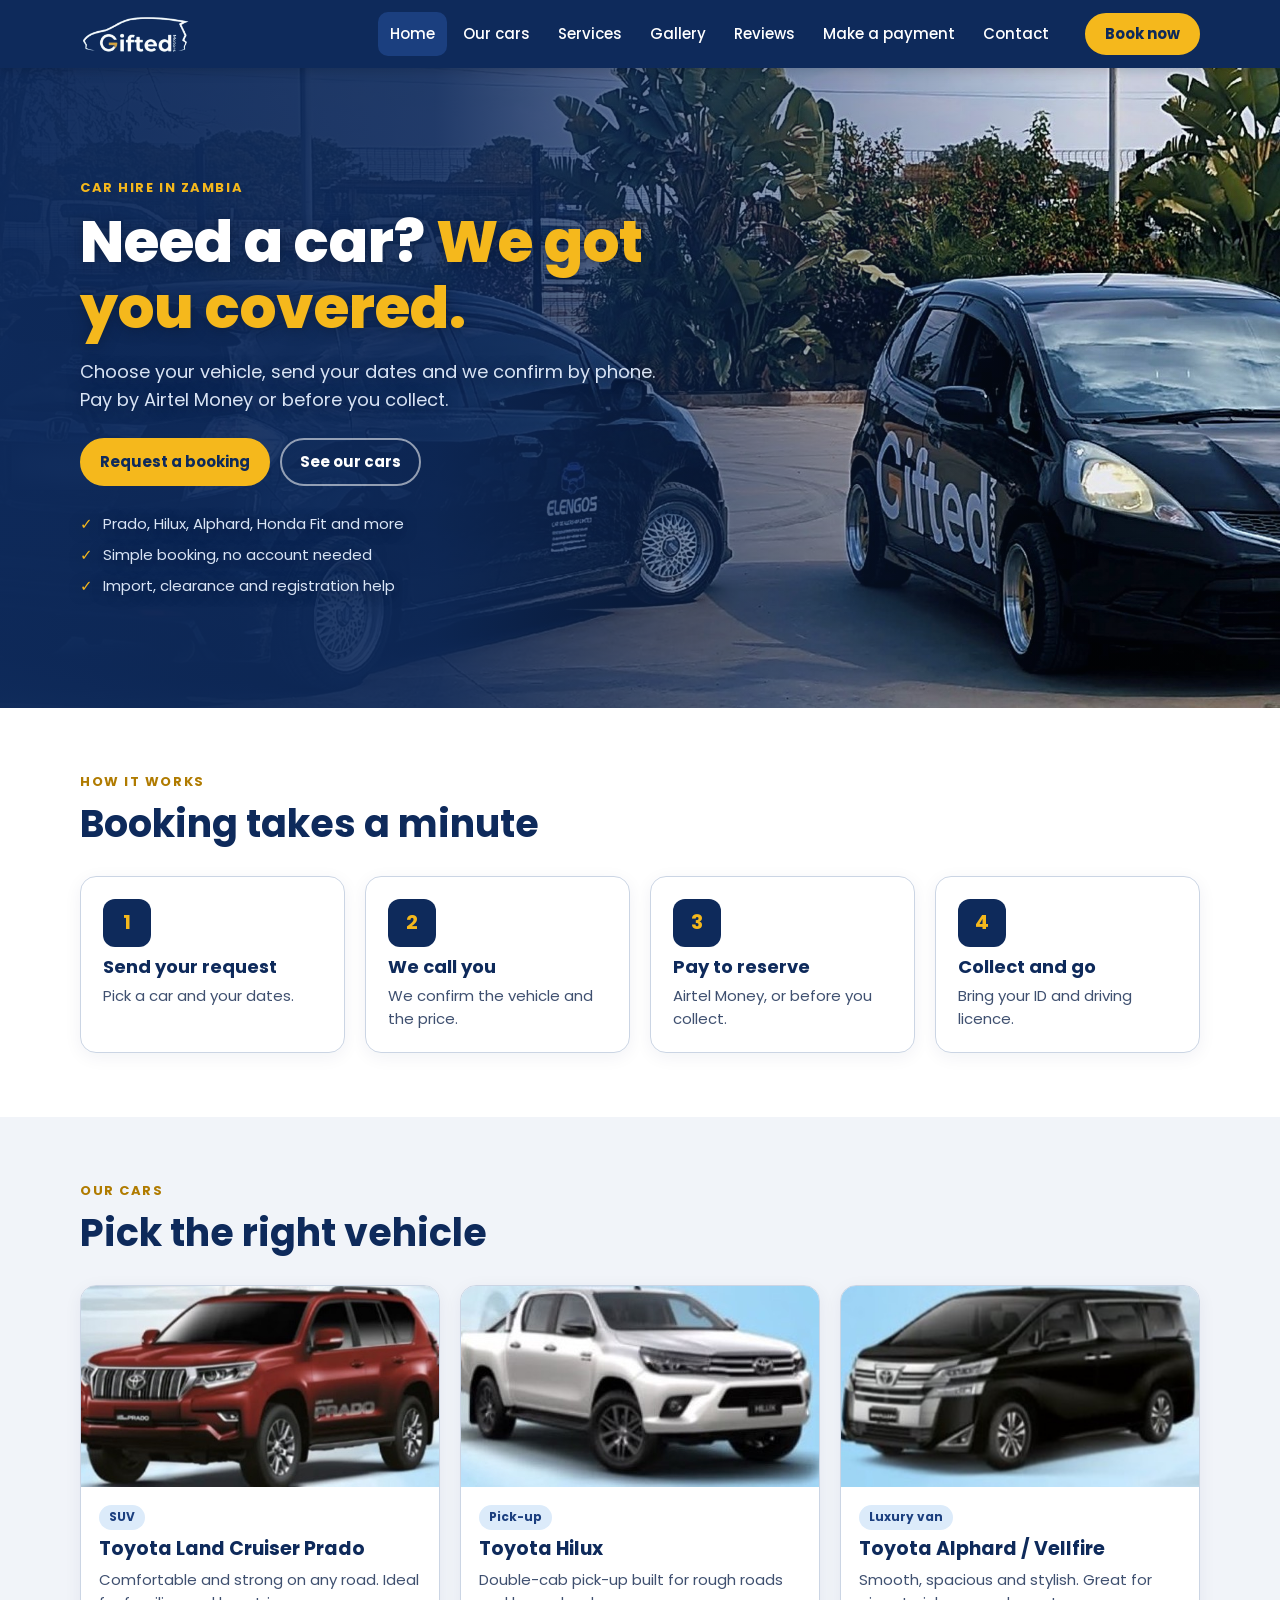
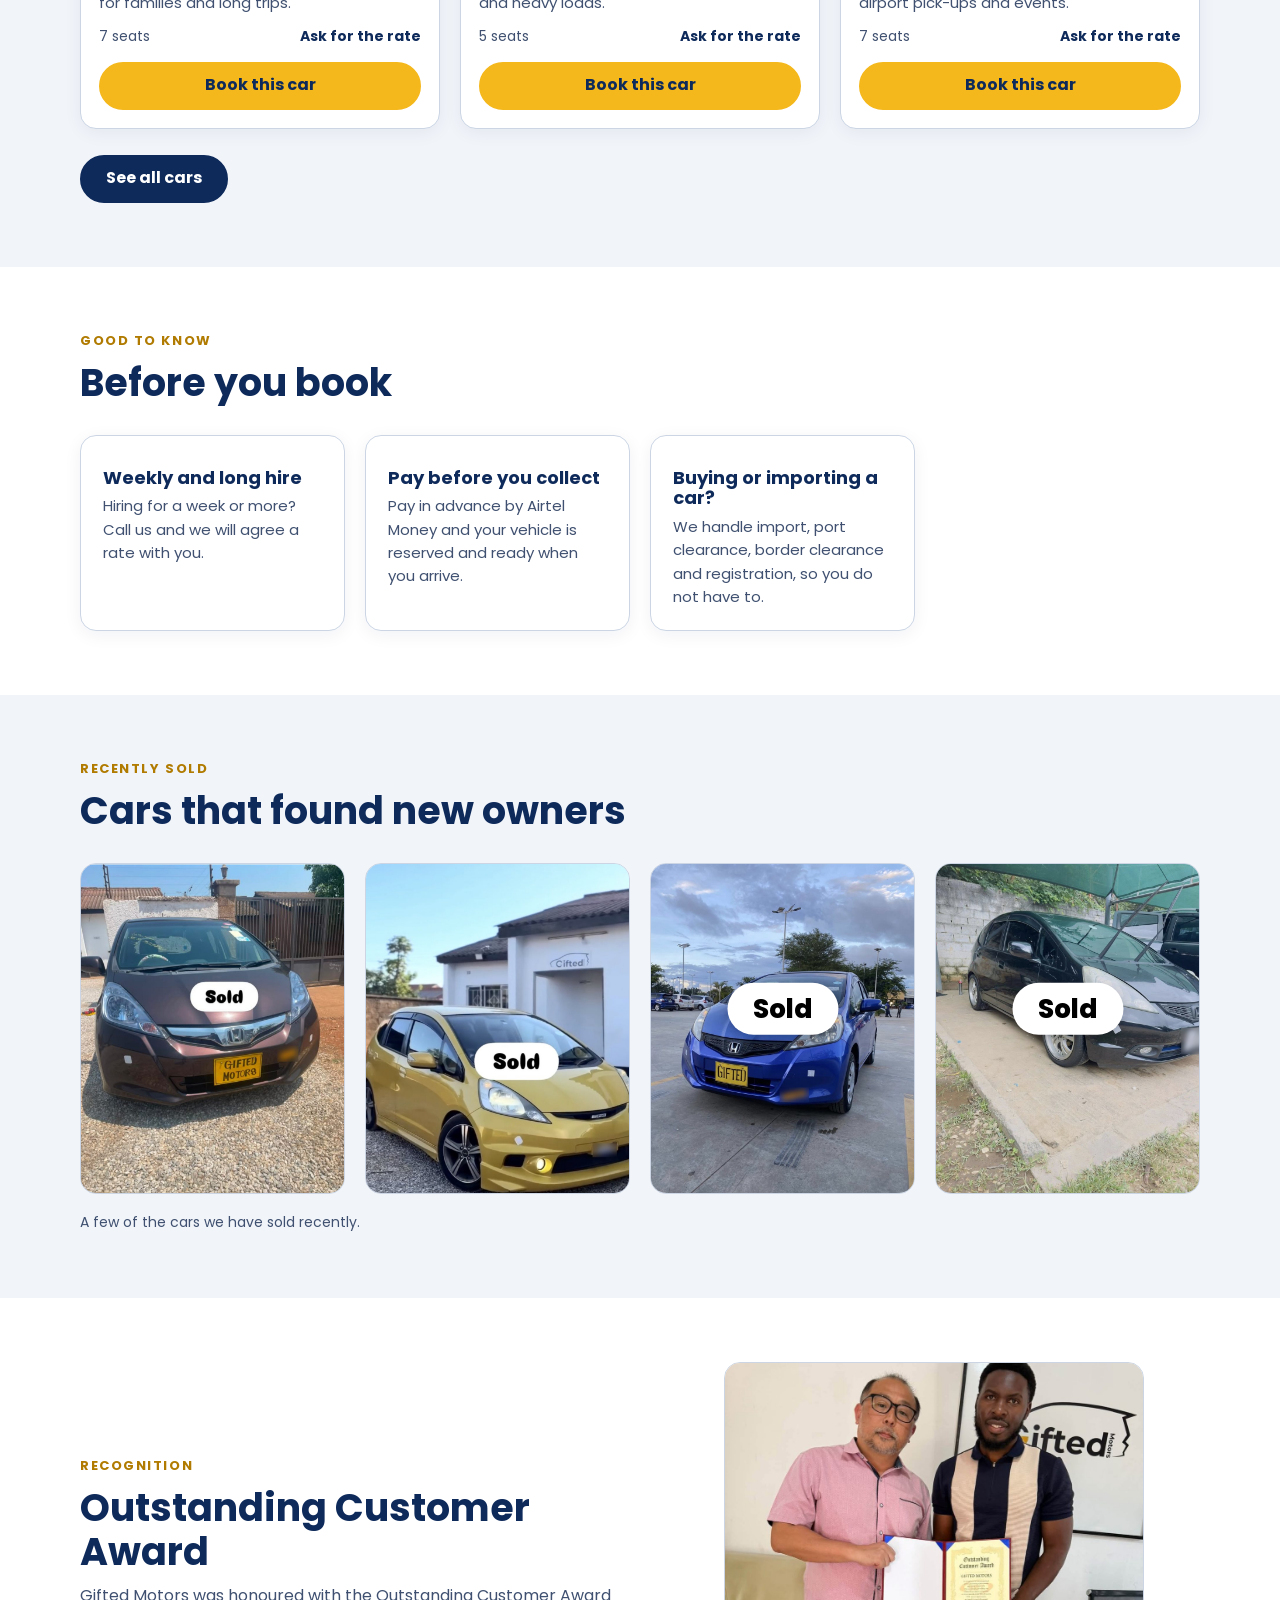
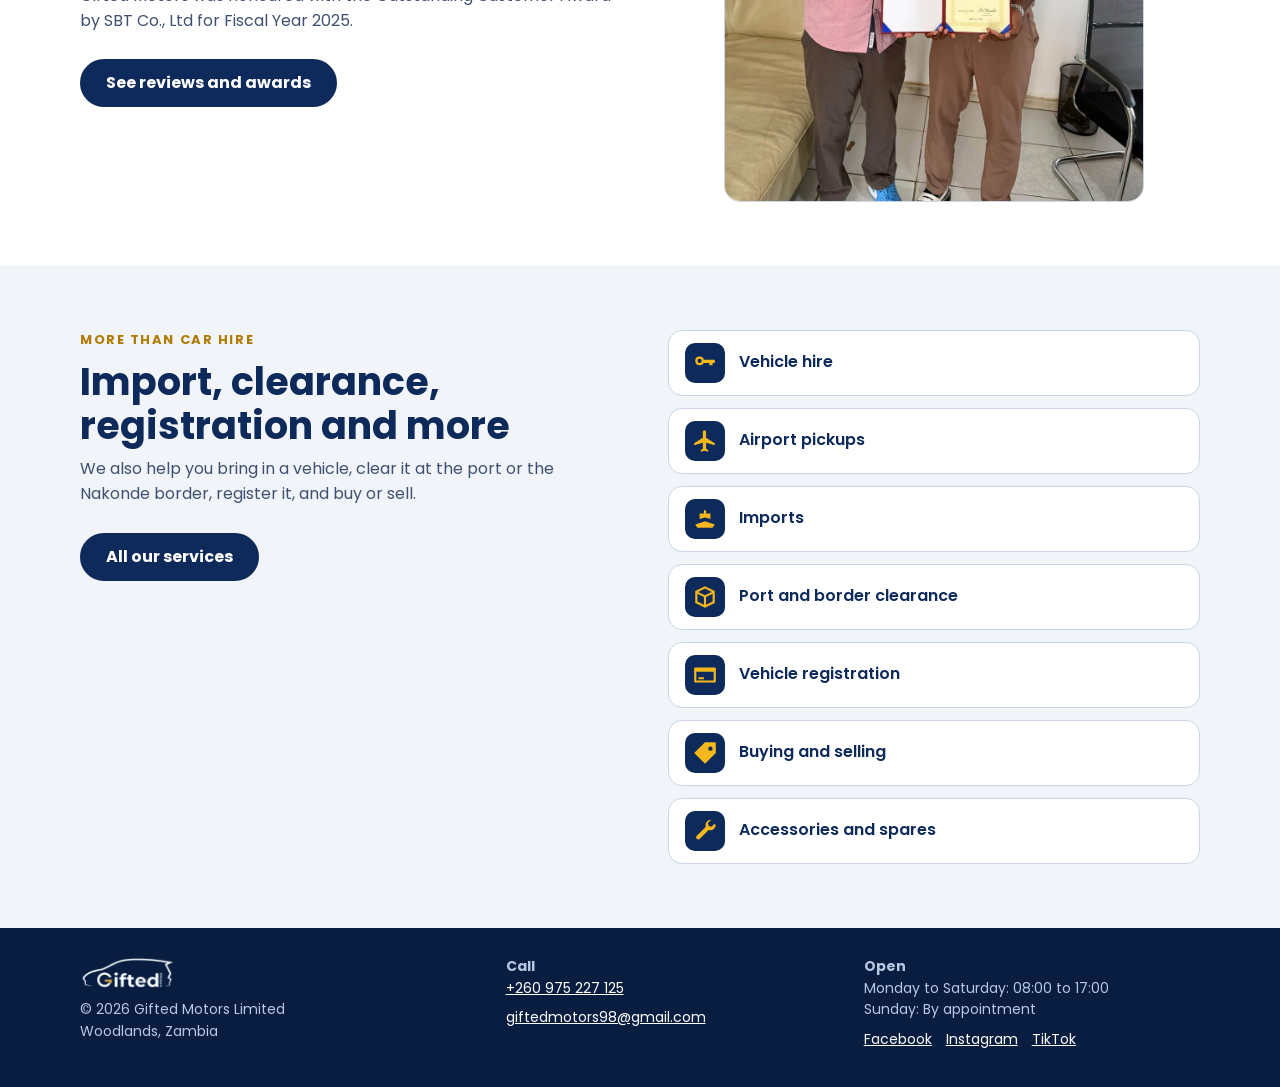
==== index.html @ 02c509f7 "Remove opening splash screen; harden page transition overlay Co-Authored-By: Claude Sonnet 5.5 <nore" ====
<!doctype html>
<html lang="en">
<head>
<meta charset="utf-8">
<meta name="viewport" content="width=device-width, initial-scale=1">
<title>Gifted Motors | Car hire, import and vehicle services in Zambia</title>
<meta name="description" content="Hire a car in Zambia with Gifted Motors. Request a booking online and pay by Airtel Money. We also handle import, port and border clearance and registration.">
<meta name="theme-color" content="#0E2A5B">
<link rel="icon" href="logo.png">
<link rel="preconnect" href="https://fonts.googleapis.com">
<link rel="preconnect" href="https://fonts.gstatic.com" crossorigin>
<link href="https://fonts.googleapis.com/css2?family=Poppins:wght@400;500;600;700;800&display=swap" rel="stylesheet">
<link rel="stylesheet" href="styles.css?v=202611071311">
</head>
<body>
<div id="site-header"></div>
<main data-page="home">
<section class="hero">
  <img class="hero-bg" src="img/hero.jpg" alt="Two black Honda Fits, one with Gifted Motors branding" width="1920" height="1280" fetchpriority="high">
  <div class="wrap hero-in"><div class="hero-copy">
    <p class="eyebrow">Car hire in Zambia</p>
    <h1>Need a car? <em>We got you covered.</em></h1>
    <p class="lead">Choose your vehicle, send your dates and we confirm by phone. Pay by Airtel Money or before you collect.</p>
    <div class="cta"><a class="btn" href="book.html">Request a booking</a><a class="btn ghost" href="cars.html">See our cars</a></div>
    <ul class="ticks"><li>Prado, Hilux, Alphard, Honda Fit and more</li><li>Simple booking, no account needed</li><li>Import, clearance and registration help</li></ul>
  </div></div>
</section>
<section class="sec"><div class="wrap">
  <p class="eyebrow dark">How it works</p><h2>Booking takes a minute</h2>
  <div class="grid four">
    <div class="card tile"><div class="ic">1</div><h3>Send your request</h3><p>Pick a car and your dates.</p></div>
    <div class="card tile"><div class="ic">2</div><h3>We call you</h3><p>We confirm the vehicle and the price.</p></div>
    <div class="card tile"><div class="ic">3</div><h3>Pay to reserve</h3><p>Airtel Money, or before you collect.</p></div>
    <div class="card tile"><div class="ic">4</div><h3>Collect and go</h3><p>Bring your ID and driving licence.</p></div>
  </div>
</div></section>
<section class="sec alt"><div class="wrap">
  <p class="eyebrow dark">Our cars</p><h2>Pick the right vehicle</h2>
  <div class="grid cars" id="fleet" data-limit="3"></div>
  <p class="more"><a class="btn dark" href="cars.html">See all cars</a></p>
</div></section>
<section id="deals" class="sec"><div class="wrap">
  <p class="eyebrow dark">Good to know</p><h2>Before you book</h2>
  <div class="grid three" id="deals-list"></div>
</div></section>
<section class="sec alt"><div class="wrap">
  <p class="eyebrow dark">Recently sold</p><h2>Cars that found new owners</h2>
  <div class="grid sold" id="sold"></div>
  <p class="note">A few of the cars we have sold recently.</p>
</div></section>
<section class="sec"><div class="wrap two reco">
  <div><p class="eyebrow dark">Recognition</p><h2>Outstanding Customer Award</h2>
  <p class="sub">Gifted Motors was honoured with the Outstanding Customer Award by SBT Co., Ltd for Fiscal Year 2025.</p>
  <p class="more"><a class="btn dark" href="reviews.html">See reviews and awards</a></p></div>
  <img class="reco-img" src="img/award-handover.jpg" alt="The owner of Gifted Motors receiving the Outstanding Customer Award" loading="lazy">
</div></section>
<section class="sec alt"><div class="wrap two">
  <div><p class="eyebrow dark">More than car hire</p><h2>Import, clearance, registration and more</h2>
  <p class="sub">We also help you bring in a vehicle, clear it at the port or the Nakonde border, register it, and buy or sell.</p>
  <p class="more"><a class="btn dark" href="services.html">All our services</a></p></div>
  <ul class="bullets" id="svc-short"></ul>
</div></section>
</main>
<div id="site-footer"></div>
<script src="site-data.js?v=202611071311"></script>
<script src="site.js?v=202611071311"></script>
</body>
</html>
---- styles.css ----
:root{--navy:#0E2A5B;--navy2:#1B3F7F;--yellow:#F5B81C;--ground:#F1F4F9;--line:#CBD5E4;--muted:#3F5070;--sky:#DCEBFA;--ok:#14532D;--okbg:#E6F4EA;--err:#8A1C1C;--errbg:#FDECEC;--r:16px}
*{box-sizing:border-box}
html{scroll-behavior:smooth;scroll-padding-top:76px}
body{margin:0;font-family:'Poppins',system-ui,sans-serif;color:var(--navy);background:#fff;font-size:16px;line-height:1.55;-webkit-text-size-adjust:100%}
img{max-width:100%;display:block}
a{color:inherit}
h1,h2,h3{line-height:1.15;margin:0}
.wrap{max-width:1160px;margin:0 auto;padding:0 20px}
.btn{display:inline-flex;align-items:center;justify-content:center;min-height:48px;padding:0 24px;border-radius:999px;background:var(--yellow);color:var(--navy);font-weight:700;text-decoration:none;border:2px solid var(--yellow);font-size:16px;cursor:pointer;transition:transform .15s,box-shadow .15s}
.btn:hover{transform:translateY(-1px);box-shadow:0 8px 20px rgba(245,184,28,.35)}
.btn.small{min-height:42px;padding:0 18px;font-size:15px}
.btn.ghost{background:transparent;color:#fff;border-color:rgba(255,255,255,.55)}
.btn.full,.btn.wide{width:100%}
.btn:disabled{opacity:.6;cursor:wait}
a:focus-visible,button:focus-visible,input:focus-visible,select:focus-visible,textarea:focus-visible{outline:3px solid var(--yellow);outline-offset:2px}

/* nav */
.nav{position:sticky;top:0;z-index:20;background:var(--navy);box-shadow:0 2px 12px rgba(0,0,0,.18)}
.nav-in{display:flex;align-items:center;gap:16px;min-height:68px}
.brand img{width:112px;height:auto}
.links{display:none;margin-left:auto;gap:4px}
.links a{color:#fff;text-decoration:none;font-weight:500;font-size:15px;padding:10px 12px;border-radius:10px}
.links a:hover{background:var(--navy2)}
.nav .btn{margin-left:auto}
.burger{background:none;border:0;width:44px;height:44px;display:grid;place-content:center;gap:5px;cursor:pointer}
.burger span{display:block;width:24px;height:2.5px;background:#fff;border-radius:2px}
.links.open{display:flex;flex-direction:column;position:absolute;left:0;right:0;top:100%;background:var(--navy);padding:8px 20px 18px;border-top:1px solid var(--navy2)}
.links.open a{padding:14px 8px;font-size:17px}
@media(min-width:900px){.links{display:flex}.nav .btn{margin-left:8px}.burger{display:none}}

/* hero */
.hero{background:radial-gradient(1200px 500px at 80% 0,#1B3F7F 0,transparent 60%),var(--navy);color:#fff;overflow:hidden}
.hero-in{display:grid;gap:28px;padding-top:44px;padding-bottom:48px;align-items:center}
.hero-copy{padding-bottom:12px}
.eyebrow{margin:0 0 10px;font-size:13px;font-weight:700;letter-spacing:.12em;text-transform:uppercase;color:var(--yellow)}
.eyebrow.dark{color:#B07B00}
h1{font-size:clamp(34px,7vw,58px);font-weight:800}
h1 em{font-style:normal;color:var(--yellow)}
h2{font-size:clamp(26px,4.5vw,38px);font-weight:700}
.lead{font-size:18px;color:#D9E4F5;max-width:34em;margin:16px 0 24px}
.cta{display:flex;flex-wrap:wrap;gap:12px}
.ticks{list-style:none;padding:0;margin:26px 0 0;display:grid;gap:8px;color:#D9E4F5;font-size:15px}
.ticks li::before{content:"✓";color:var(--yellow);font-weight:700;margin-right:10px}
@media(min-width:900px){.hero-in{grid-template-columns:1.05fr 1fr;padding-top:64px;gap:40px}.hero-copy{padding-bottom:64px}}
/* sections */
.sec{padding:64px 0}
.sec.alt{background:var(--ground)}
.sub{color:var(--muted);max-width:40em;margin:10px 0 0}
.sub.light{color:#D9E4F5}
.note{color:var(--muted);font-size:14px;margin:18px 0 0}
.grid{display:grid;gap:20px;margin-top:30px}
.grid.cars{grid-template-columns:repeat(auto-fill,minmax(280px,1fr))}
.grid.three{grid-template-columns:repeat(auto-fill,minmax(260px,1fr))}
.grid.four{grid-template-columns:repeat(auto-fill,minmax(230px,1fr))}
.card{background:#fff;border:1px solid var(--line);border-radius:var(--r);box-shadow:0 4px 18px rgba(14,42,91,.06)}
.car{overflow:hidden;display:flex;flex-direction:column}
.ph{aspect-ratio:16/9;background:var(--sky);overflow:hidden}
.ph img{width:100%;height:100%;object-fit:cover}
.ph.none{display:grid;place-content:center;color:var(--muted);font-weight:500;background:repeating-linear-gradient(45deg,#E8EEF7,#E8EEF7 12px,#F1F4F9 12px,#F1F4F9 24px)}
.car-b{padding:18px;display:flex;flex-direction:column;gap:8px;flex:1}
.car-b h3{font-size:19px}
.car-b p{margin:0;color:var(--muted);font-size:15px;flex:1}
.chip{align-self:flex-start;background:var(--sky);color:var(--navy2);font-size:12px;font-weight:700;padding:3px 10px;border-radius:999px}
.meta{display:flex;justify-content:space-between;align-items:center;font-size:14px;color:var(--muted);margin:4px 0 6px;gap:8px}
.meta b{color:var(--navy)}
.tile{padding:22px}
.tile h3{font-size:18px;margin:10px 0 6px}
.tile p{margin:0;color:var(--muted);font-size:15px}
.ic{width:48px;height:48px;border-radius:12px;background:var(--navy);color:var(--yellow);display:grid;place-content:center}
.tile.soon{border-style:dashed;background:#FBFCFE}
.badge{display:inline-block;background:var(--yellow);color:var(--navy);font-size:12px;font-weight:700;padding:3px 10px;border-radius:999px}

/* booking */
.two{display:grid;gap:32px}
@media(min-width:900px){.two{grid-template-columns:1fr 1fr;align-items:start;gap:56px}}
.steps{list-style:none;padding:0;margin:24px 0;display:grid;gap:12px}
.steps li{background:var(--ground);border-radius:12px;padding:12px 16px;color:var(--muted);font-size:15px}
.steps b{color:var(--navy)}
.pay{border-left:4px solid var(--yellow);padding:4px 0 4px 16px}
.pay h3{font-size:17px;margin-bottom:4px}.pay p{margin:0;color:var(--muted);font-size:15px}
.form{padding:24px;display:grid;gap:16px}
.field{display:grid;gap:6px;min-width:0}
.field label{font-weight:600;font-size:15px}
.opt{font-weight:400;color:var(--muted)}
.field input,.field select,.field textarea{font-family:inherit;display:block;width:100%;max-width:100%;min-width:0;min-height:50px;padding:12px 14px;font-size:16px;color:var(--navy);background:#fff;border:2px solid #7F92B2;border-radius:12px;-webkit-appearance:none;appearance:none;text-align:left}
.field textarea{font-family:inherit;min-height:90px;resize:vertical}
.field select{background-image:linear-gradient(45deg,transparent 50%,var(--navy) 50%),linear-gradient(135deg,var(--navy) 50%,transparent 50%);background-position:calc(100% - 20px) 22px,calc(100% - 14px) 22px;background-size:6px 6px;background-repeat:no-repeat;padding-right:38px}
.field input:focus,.field select:focus,.field textarea:focus{border-color:var(--navy);outline:3px solid rgba(245,184,28,.6);outline-offset:0}
.row2{display:grid;gap:16px}
@media(min-width:520px){.row2{grid-template-columns:1fr 1fr}}
.hp{position:absolute;left:-9999px;height:0;overflow:hidden}
.fine{font-size:13px;color:var(--muted);margin:0;text-align:center}
.errbox{background:var(--errbg);border:1px solid #E7A3A3;color:var(--err);border-radius:12px;padding:12px 14px;font-weight:500;font-size:15px}
.done{text-align:center;padding:16px 4px;display:grid;gap:10px}
.done p{margin:0;color:var(--muted)}
.tick{width:64px;height:64px;border-radius:50%;background:var(--okbg);color:var(--ok);font-size:34px;font-weight:700;display:grid;place-content:center;margin:0 auto}

/* contact */
.contact{background:var(--navy);color:#fff}
.facts{list-style:none;padding:0;margin:26px 0 0;display:grid;gap:12px}
.facts li{display:flex;gap:14px}.facts span{min-width:132px;font-weight:600}
.social-box{background:var(--navy2);border-radius:var(--r);padding:24px}
.social-box h3{margin-bottom:14px}
.social{display:flex;flex-wrap:wrap;gap:10px}
.pill{display:inline-flex;align-items:center;min-height:44px;padding:0 18px;border-radius:999px;background:#fff;color:var(--navy);font-weight:600;text-decoration:none}
.pill:hover{background:var(--yellow)}
.foot{background:#091D40;color:#B9C8E2;padding:28px 0;font-size:14px}
.foot img{width:96px;margin-bottom:10px}.foot p{margin:0}
.foot a{color:#fff}
@media(prefers-reduced-motion:reduce){html{scroll-behavior:auto}.btn{transition:none}}
.contact .cta{margin-top:22px}

.links a[aria-current=page]{background:var(--navy2)}
.illu{display:block;width:100%;height:auto;filter:drop-shadow(0 18px 32px rgba(0,0,0,.35))}
.pagehead{background:radial-gradient(900px 300px at 85% 0,#1B3F7F 0,transparent 60%),var(--navy);color:#fff;padding:48px 0 44px}
.pagehead h1{font-size:clamp(30px,5.5vw,46px)}
.pagehead .lead{margin:12px 0 0}
.btn.dark{background:var(--navy);border-color:var(--navy);color:#fff}
.btn.dark:hover{box-shadow:0 8px 20px rgba(14,42,91,.3)}
.more{margin:26px 0 0}
.bullets{list-style:none;margin:0;padding:0;display:grid;gap:12px}
.bullets li{display:flex;align-items:center;gap:14px;background:#fff;border:1px solid var(--line);border-radius:14px;padding:12px 16px;font-weight:600}
.ic.sm{width:40px;height:40px;border-radius:10px;flex:none}
.ic{font-weight:700;font-size:20px}
.facts{color:var(--navy)}
.facts li{color:var(--muted)}
.facts span{color:#B07B00}
.facts a{color:var(--navy)}
.social-box{background:var(--ground);border:1px solid var(--line)}
.social-box .sub{color:var(--muted)}
.pill{background:var(--navy);color:#fff}
.pill:hover{background:var(--yellow);color:var(--navy)}
.foot-in{display:grid;gap:22px}
@media(min-width:700px){.foot-in{grid-template-columns:1.2fr 1fr 1fr}}
.foot p{margin:0 0 8px}
.build{padding:28px;display:grid;gap:12px;align-content:start;border-style:dashed;background:#FBFCFE}
.build h2{font-size:26px}.build p{margin:0;color:var(--muted)}
.ticks.dark{color:var(--navy);margin-top:8px}.ticks.dark li::before{color:#B07B00}
.links a{white-space:nowrap}
.build .badge{justify-self:start}

.grid.sold{grid-template-columns:repeat(auto-fill,minmax(220px,1fr))}
.soldcard{margin:0}
.soldph{position:relative;aspect-ratio:4/5;border-radius:var(--r);overflow:hidden;background:var(--sky);border:1px solid var(--line)}
.soldph img{width:100%;height:100%;object-fit:cover}
.soldtag{position:absolute;left:50%;top:44%;transform:translate(-50%,-50%);background:#fff;color:#000;font-weight:800;font-size:26px;padding:6px 26px;border-radius:999px;box-shadow:0 4px 14px rgba(0,0,0,.25)}
.reco{align-items:center}
.reco-img{width:100%;max-width:420px;max-height:440px;object-fit:cover;border-radius:var(--r);justify-self:center;border:1px solid var(--line)}

.rv{margin:0;padding:22px;display:grid;gap:10px;align-content:start}
.rv blockquote{margin:0;color:var(--navy);overflow-wrap:anywhere;white-space:pre-wrap}
.rv figcaption{display:grid;font-size:14px;color:var(--muted)}.rv figcaption b{color:var(--navy)}
.stars{color:#B07B00;letter-spacing:2px;font-size:18px}
.empty{color:var(--muted);padding:12px 0}
.foot-social{display:flex;gap:14px;flex-wrap:wrap;margin-top:6px}
.grid>.empty{grid-column:1/-1}



/* Awards */
.award{margin-top:26px;background:#fff;border:1px solid var(--line);border-radius:20px;overflow:hidden;box-shadow:0 10px 30px rgba(14,42,91,.08)}
.award-head{background:var(--navy);color:#fff;padding:26px 22px 24px}
.award-by{display:block;font-size:12px;letter-spacing:.14em;text-transform:uppercase;color:var(--yellow);font-weight:600}
.award-from{display:block;font-size:26px;font-weight:700;margin:4px 0 14px;line-height:1.15}
.award-head h3{margin:0;font-size:21px;font-weight:600;color:#fff;padding-top:14px;border-top:1px solid rgba(255,255,255,.2)}
.award-head .when{margin:6px 0 0;color:#c9d6ee;font-size:14px}
.award-photos{display:grid;grid-template-columns:1fr 1fr;gap:12px;padding:16px}
.ap{margin:0;border-radius:12px;overflow:hidden;background:#eef1f7}
.ap img{width:100%;height:100%;aspect-ratio:3/4;object-fit:cover;display:block}
.ap.cert{grid-column:1/-1}
.ap.cert img{aspect-ratio:4/3;object-position:center 34%}
.award-text{padding:6px 22px 24px}
.award-text p{margin:0 0 14px;color:var(--muted);font-size:15.5px;line-height:1.65}
.award-text p.sign{color:var(--navy);font-weight:600}
.award-text .fine{text-align:left;font-size:12.5px;margin:6px 0 0}
@media(min-width:900px){
  .award{display:grid;grid-template-columns:1.1fr 1fr;grid-template-areas:'head head' 'photos text'}
  .award-head{grid-area:head;padding:30px 34px}.award-photos{grid-area:photos;padding:24px}.award-text{grid-area:text;padding:30px 34px 30px 10px;align-self:center}
  .award-from{font-size:32px}
}

/* Gallery */
.gcar{position:relative;width:100vw;margin-left:calc(50% - 50vw)}
.gtrack{display:flex;gap:14px;overflow-x:auto;scroll-snap-type:x mandatory;-webkit-overflow-scrolling:touch;scrollbar-width:none;padding:6px calc(50% - min(38vw,170px)) 14px;outline-offset:4px}
.gtrack::-webkit-scrollbar{display:none}
.gslide{position:relative;flex:0 0 min(76vw,340px);aspect-ratio:540/898;scroll-snap-align:center;border-radius:22px;overflow:hidden;background:#0b1e43;box-shadow:0 14px 32px rgba(14,42,91,.22);transform:scale(.92);opacity:.7;transition:transform .25s,opacity .25s;cursor:pointer}
.gslide.on{transform:none;opacity:1}
.gslide video{width:100%;height:100%;object-fit:cover;display:block;pointer-events:none}
.gpause{position:absolute;inset:0;margin:auto;width:64px;height:64px;border-radius:50%;background:rgba(14,42,91,.7);color:#fff;display:none;align-items:center;justify-content:center;font-size:22px;padding-left:4px}
.gslide.paused .gpause{display:flex}
.garrow{position:absolute;top:50%;transform:translateY(-50%);z-index:2;width:46px;height:46px;border-radius:50%;border:0;background:var(--navy);color:#fff;font-size:28px;line-height:1;cursor:pointer;display:none;box-shadow:0 6px 16px rgba(14,42,91,.3)}
.garrow:hover{background:var(--yellow);color:var(--navy)}
.garrow.prev{left:max(8px,calc(50% - 300px))}.garrow.next{right:max(8px,calc(50% - 300px))}
@media(hover:hover) and (min-width:700px){.garrow{display:block}}
.gdots{display:flex;gap:8px;justify-content:center;flex-wrap:wrap;margin-top:4px}
.gdots button{width:10px;height:10px;border-radius:50%;border:0;padding:0;background:#b8c4da;cursor:pointer}
.gdots button.on{background:var(--yellow);width:26px;border-radius:6px}
.ghint{text-align:center;color:var(--muted);font-size:13px;margin:10px 0 0}
@media(hover:hover) and (min-width:700px){.ghint{display:none}}
.phgrid{display:grid;grid-template-columns:repeat(auto-fill,minmax(240px,1fr));gap:16px}
.phgrid figure{margin:0;border-radius:14px;overflow:hidden;background:#fff}
.phgrid img{width:100%;display:block}


/* hero: photo fills the section, text sits on it */
.hero{position:relative;background:var(--navy);min-height:780px;display:flex;align-items:flex-start}
.hero-bg{position:absolute;left:0;right:0;bottom:0;width:100%;height:58%;object-fit:cover;object-position:58% 55%}
.hero .cta .btn{padding-left:18px;padding-right:18px;font-size:15px}.hero .cta{gap:10px;flex-wrap:nowrap}
.hero::before{content:"";position:absolute;inset:0;z-index:1;background:linear-gradient(180deg,rgba(14,42,91,1) 0,rgba(14,42,91,1) 40%,rgba(14,42,91,.55) 52%,rgba(14,42,91,0) 68%)}
.hero .hero-in{position:relative;z-index:2;display:block;padding-top:40px;padding-bottom:36px;width:100%}
.hero-copy{padding-bottom:0}
@media(min-width:900px){
  .hero{min-height:640px;align-items:center}
  .hero .cta{flex-wrap:wrap}
  .hero::before{background:linear-gradient(90deg,rgba(14,42,91,.97) 0,rgba(14,42,91,.9) 34%,rgba(14,42,91,.45) 60%,rgba(14,42,91,.05) 85%)}
  .hero .hero-in{padding-top:70px;padding-bottom:70px}.hero-copy{max-width:600px}
  .hero-bg{top:0;height:100%;object-position:70% 55%}
}
.hero h1,.hero .lead,.hero .ticks{text-shadow:0 2px 14px rgba(8,22,50,.55)}

/* opening splash */
#splash{position:fixed;inset:0;z-index:10000;background:var(--navy);display:flex;align-items:center;justify-content:center;animation:splashout .5s ease 1.9s forwards}
.nosplash #splash{display:none}
.splash-in{display:grid;justify-items:center;gap:16px;animation:splashin .8s ease both}
.splash-in img{width:min(62vw,280px);height:auto}
.splash-bar{height:4px;width:0;border-radius:2px;background:var(--yellow);animation:splashbar 1.2s ease .5s forwards}
.splash-tag{color:#c9d6ee;font-size:13px;letter-spacing:.22em;text-transform:uppercase;opacity:0;animation:splashtag .6s ease 1s forwards}
@keyframes splashin{from{opacity:0;transform:scale(.92)}to{opacity:1;transform:none}}
@keyframes splashbar{to{width:min(52vw,200px)}}
@keyframes splashtag{to{opacity:1}}
@keyframes splashout{to{opacity:0;visibility:hidden}}

/* page transition */
body{animation:pagein .4s ease both}
@keyframes pagein{from{opacity:0}to{opacity:1}}
#go{position:fixed;inset:0;z-index:9999;background:var(--navy);opacity:0;pointer-events:none;transition:opacity .18s ease;overflow:hidden}
html.leaving #go{visibility:visible!important;opacity:1!important;pointer-events:auto!important}
.goroad{position:absolute;left:0;right:0;top:calc(50% + 28px);height:3px;background:repeating-linear-gradient(90deg,rgba(245,184,28,.85) 0 28px,transparent 28px 56px);opacity:.8}
.gocar{position:absolute;top:calc(50% - 74px);left:0;width:190px;transform:translateX(-220px)}
html.leaving .gocar{animation:godrive .78s cubic-bezier(.45,0,.55,1) .05s forwards}
html.leaving .gocar .wh{animation:gospin .4s linear infinite}
@keyframes godrive{to{transform:translateX(calc(100vw + 30px))}}
@keyframes gospin{to{transform:rotate(360deg)}}
@media(prefers-reduced-motion:reduce){#splash{animation-duration:.01s;animation-delay:.3s}body{animation:none}.splash-in,.splash-bar,.splash-tag{animation:none;opacity:1}.splash-bar{width:200px}}
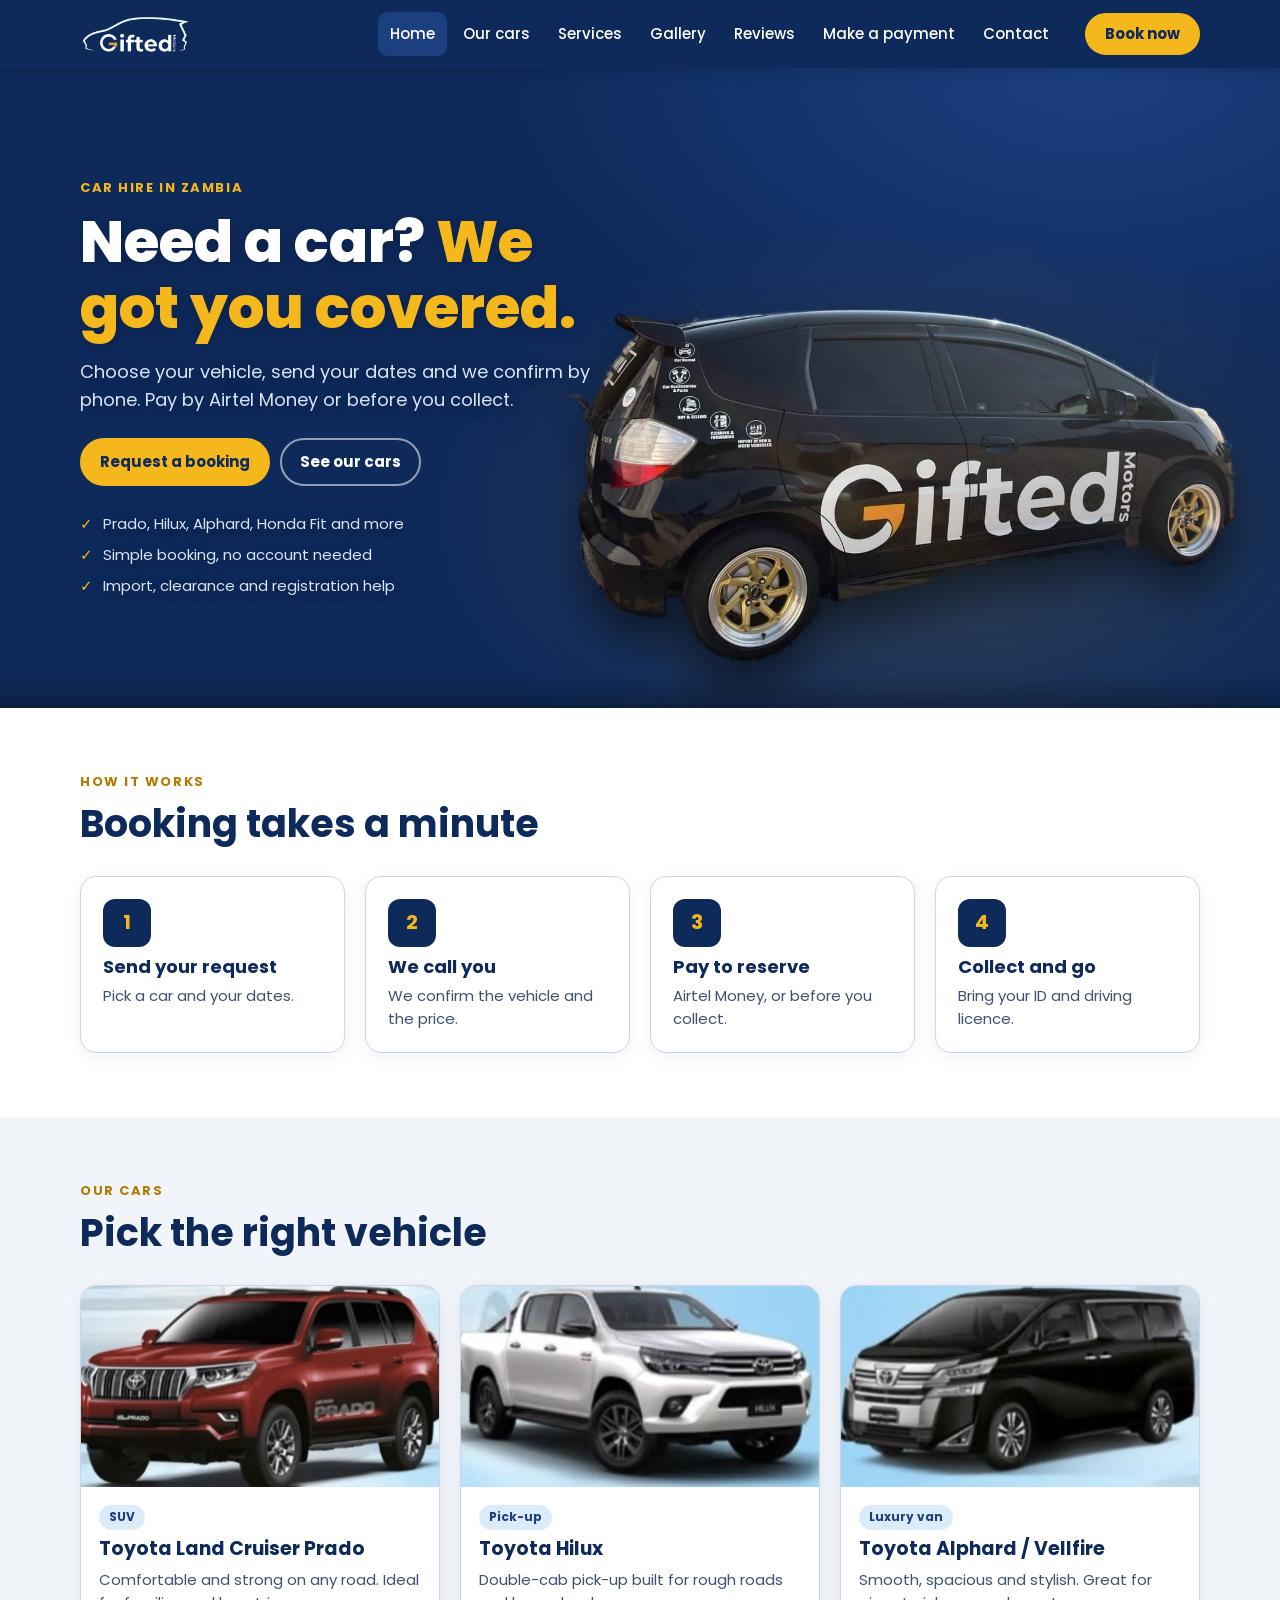
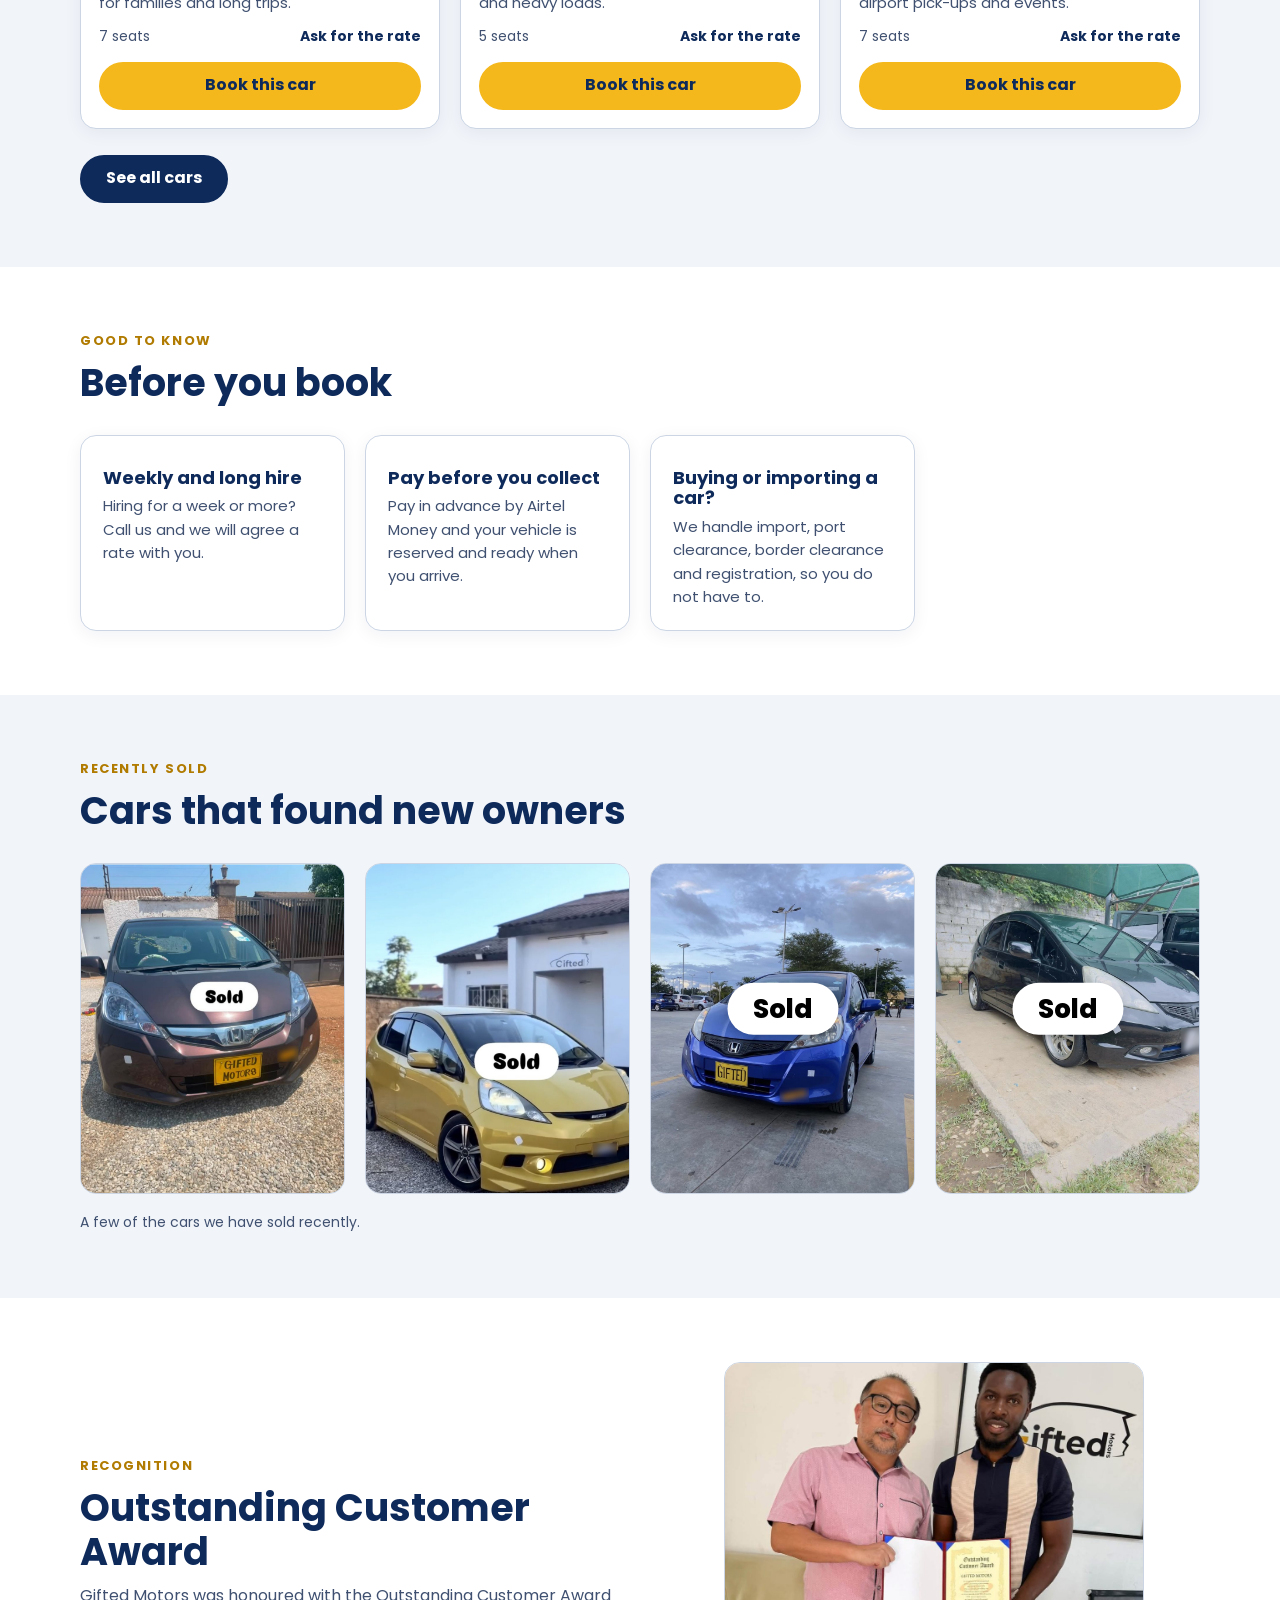
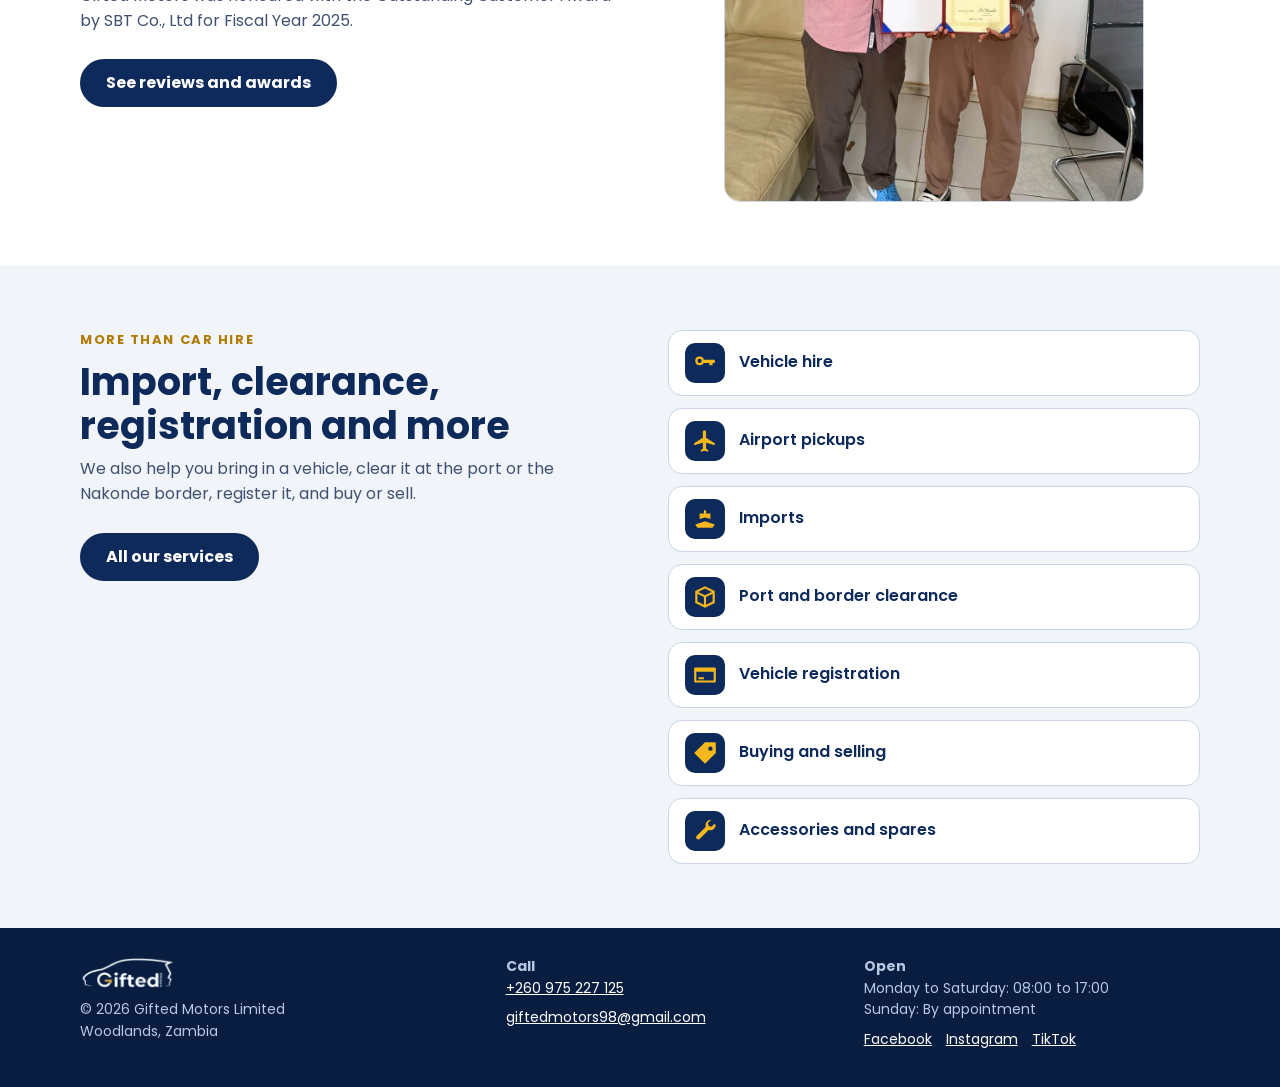
==== commit 5dfaa5fd: "Hero: Gifted Fit cut-out on navy background Co-Authored-By: Claude Sonnet 5.5 <noreply@anthropic.com" ====
--- a/index.html
+++ b/index.html
@@ -6,24 +6,34 @@
 <title>Gifted Motors | Car hire, import and vehicle services in Zambia</title>
 <meta name="description" content="Hire a car in Zambia with Gifted Motors. Request a booking online and pay by Airtel Money. We also handle import, port and border clearance and registration.">
 <meta name="theme-color" content="#0E2A5B">
-<link rel="icon" href="logo.png">
+<link rel="icon" href="favicon.png" type="image/png">
+<link rel="apple-touch-icon" href="apple-touch-icon.png">
+<meta property="og:type" content="website">
+<meta property="og:site_name" content="Gifted Motors">
+<meta property="og:title" content="Gifted Motors | Car hire, import and vehicle services in Zambia">
+<meta property="og:description" content="Hire a car in Zambia with Gifted Motors. Request a booking online and pay by Airtel Money. We also handle import, port and border clearance and registration.">
+<meta property="og:image" content="https://ivorytreeuk.github.io/Gifted-Motors-Website/img/share.jpg">
+<meta property="og:image:width" content="1200">
+<meta property="og:image:height" content="630">
+<meta name="twitter:card" content="summary_large_image">
+<meta name="twitter:image" content="https://ivorytreeuk.github.io/Gifted-Motors-Website/img/share.jpg">
 <link rel="preconnect" href="https://fonts.googleapis.com">
 <link rel="preconnect" href="https://fonts.gstatic.com" crossorigin>
 <link href="https://fonts.googleapis.com/css2?family=Poppins:wght@400;500;600;700;800&display=swap" rel="stylesheet">
-<link rel="stylesheet" href="styles.css?v=202611071311">
+<link rel="stylesheet" href="styles.css?v=202611071319">
 </head>
 <body>
 <div id="site-header"></div>
 <main data-page="home">
 <section class="hero">
-  <img class="hero-bg" src="img/hero.jpg" alt="Two black Honda Fits, one with Gifted Motors branding" width="1920" height="1280" fetchpriority="high">
-  <div class="wrap hero-in"><div class="hero-copy">
+    <div class="wrap hero-in"><div class="hero-copy">
     <p class="eyebrow">Car hire in Zambia</p>
     <h1>Need a car? <em>We got you covered.</em></h1>
     <p class="lead">Choose your vehicle, send your dates and we confirm by phone. Pay by Airtel Money or before you collect.</p>
     <div class="cta"><a class="btn" href="book.html">Request a booking</a><a class="btn ghost" href="cars.html">See our cars</a></div>
     <ul class="ticks"><li>Prado, Hilux, Alphard, Honda Fit and more</li><li>Simple booking, no account needed</li><li>Import, clearance and registration help</li></ul>
   </div></div>
+  <picture><source srcset="img/hero-car.webp" type="image/webp"><img class="hero-car" src="img/hero-car.png" alt="Black Honda Fit with Gifted Motors branding" width="1300" height="742" fetchpriority="high"></picture>
 </section>
 <section class="sec"><div class="wrap">
   <p class="eyebrow dark">How it works</p><h2>Booking takes a minute</h2>
@@ -62,7 +72,7 @@
 </div></section>
 </main>
 <div id="site-footer"></div>
-<script src="site-data.js?v=202611071311"></script>
-<script src="site.js?v=202611071311"></script>
+<script src="site-data.js?v=202611071319"></script>
+<script src="site.js?v=202611071319"></script>
 </body>
 </html>
--- a/styles.css
+++ b/styles.css
@@ -202,22 +202,22 @@
 .phgrid img{width:100%;display:block}
 
 
-/* hero: photo fills the section, text sits on it */
-.hero{position:relative;background:var(--navy);min-height:780px;display:flex;align-items:flex-start}
-.hero-bg{position:absolute;left:0;right:0;bottom:0;width:100%;height:58%;object-fit:cover;object-position:58% 55%}
+/* hero: branded car cut-out on navy */
+.hero{position:relative;overflow:hidden;background:radial-gradient(700px 420px at 72% 70%,rgba(245,184,28,.16) 0,rgba(245,184,28,0) 70%),radial-gradient(900px 500px at 85% 0,#1B3F7F 0,transparent 65%),var(--navy);display:flex;flex-direction:column}
+.hero .hero-in{position:relative;z-index:2;display:block;padding-top:40px;padding-bottom:0;width:100%}
+.hero-copy{padding-bottom:0}
 .hero .cta .btn{padding-left:18px;padding-right:18px;font-size:15px}.hero .cta{gap:10px;flex-wrap:nowrap}
-.hero::before{content:"";position:absolute;inset:0;z-index:1;background:linear-gradient(180deg,rgba(14,42,91,1) 0,rgba(14,42,91,1) 40%,rgba(14,42,91,.55) 52%,rgba(14,42,91,0) 68%)}
-.hero .hero-in{position:relative;z-index:2;display:block;padding-top:40px;padding-bottom:36px;width:100%}
-.hero-copy{padding-bottom:0}
+.hero picture{display:block;position:relative;z-index:1}
+.hero-car{display:block;width:100%;max-width:none;height:auto;margin:14px 0 0;filter:drop-shadow(0 26px 22px rgba(0,0,0,.5))}
+.hero::after{content:"";position:absolute;left:0;right:0;bottom:0;height:34px;background:linear-gradient(180deg,transparent,rgba(0,0,0,.28));z-index:0}
+.hero h1,.hero .lead,.hero .ticks{text-shadow:0 2px 14px rgba(8,22,50,.45)}
 @media(min-width:900px){
-  .hero{min-height:640px;align-items:center}
+  .hero{min-height:640px;justify-content:center}
+  .hero .hero-in{padding-top:60px;padding-bottom:60px}.hero-copy{max-width:560px}
   .hero .cta{flex-wrap:wrap}
-  .hero::before{background:linear-gradient(90deg,rgba(14,42,91,.97) 0,rgba(14,42,91,.9) 34%,rgba(14,42,91,.45) 60%,rgba(14,42,91,.05) 85%)}
-  .hero .hero-in{padding-top:70px;padding-bottom:70px}.hero-copy{max-width:600px}
-  .hero-bg{top:0;height:100%;object-position:70% 55%}
+  .hero picture{position:absolute;right:3%;bottom:40px;width:56%;max-width:820px}
+  .hero-car{width:100%;margin:0}
 }
-.hero h1,.hero .lead,.hero .ticks{text-shadow:0 2px 14px rgba(8,22,50,.55)}
-
 /* opening splash */
 #splash{position:fixed;inset:0;z-index:10000;background:var(--navy);display:flex;align-items:center;justify-content:center;animation:splashout .5s ease 1.9s forwards}
 .nosplash #splash{display:none}
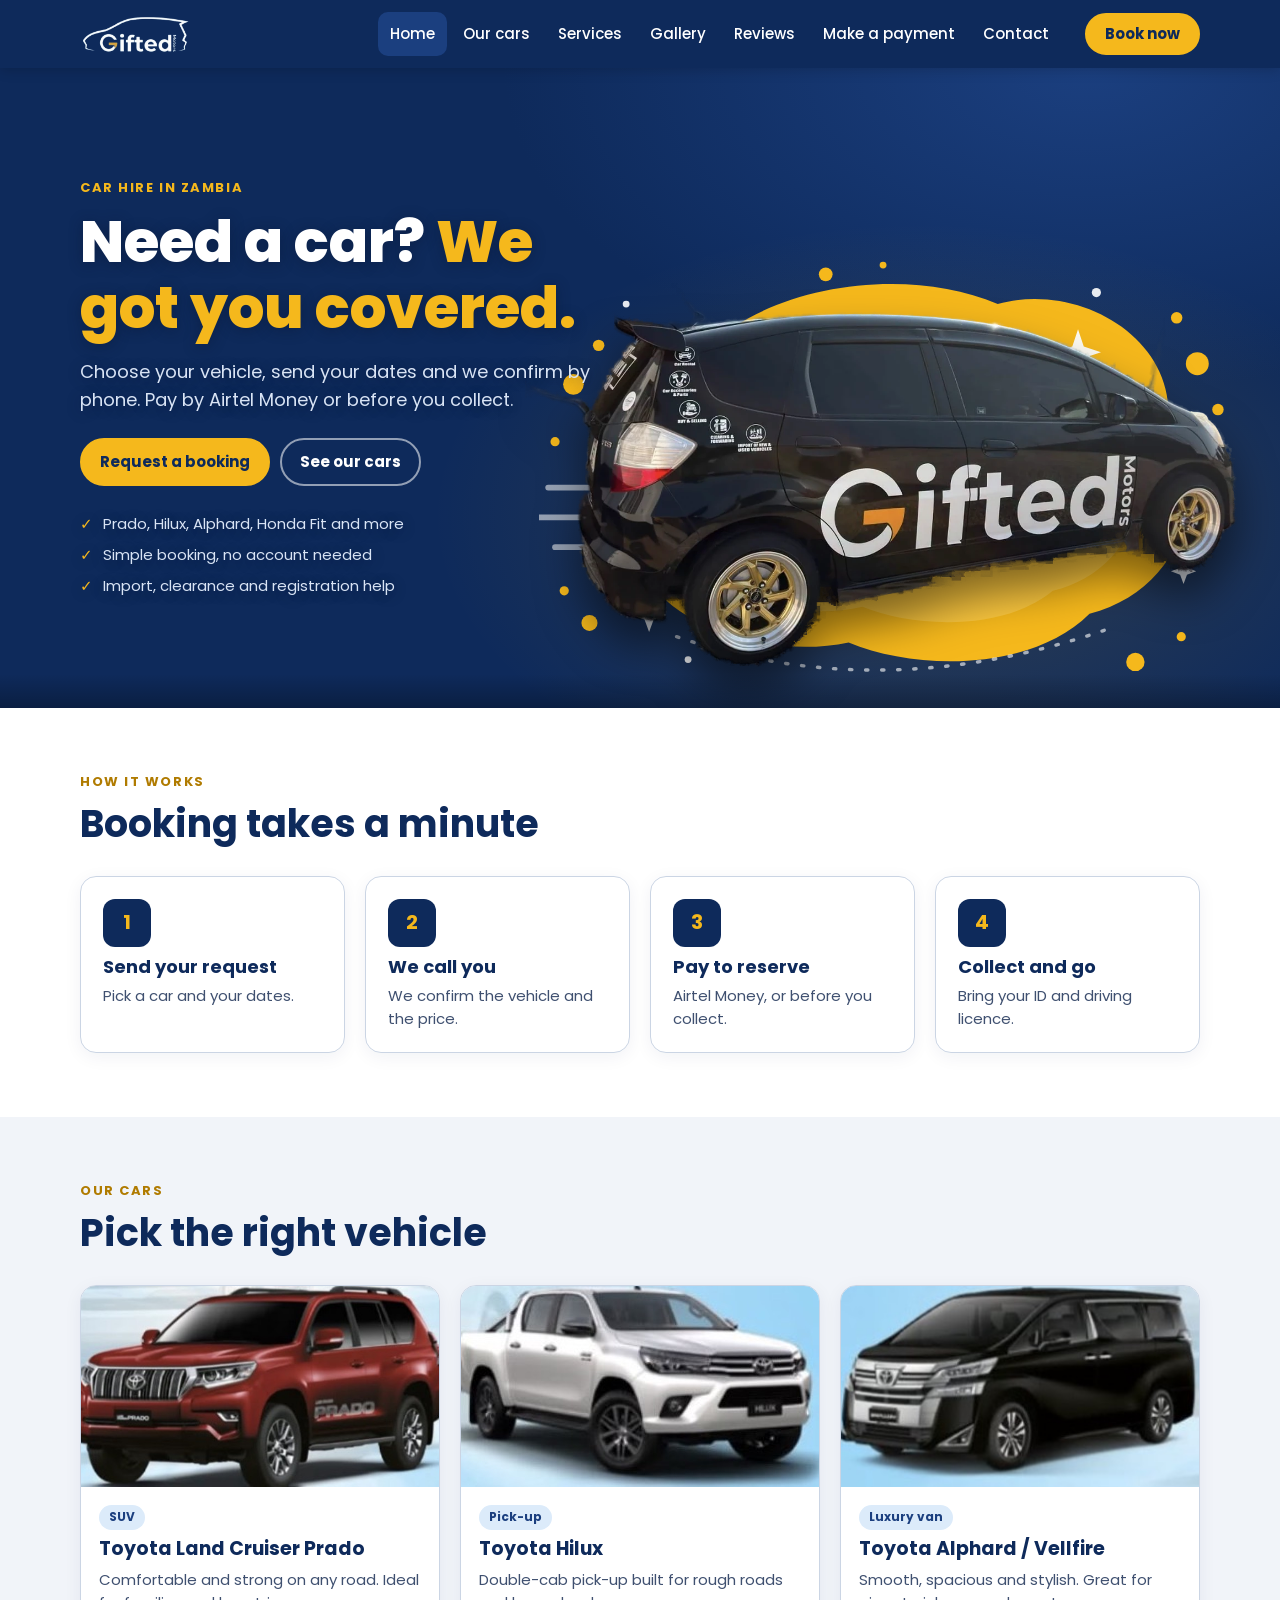
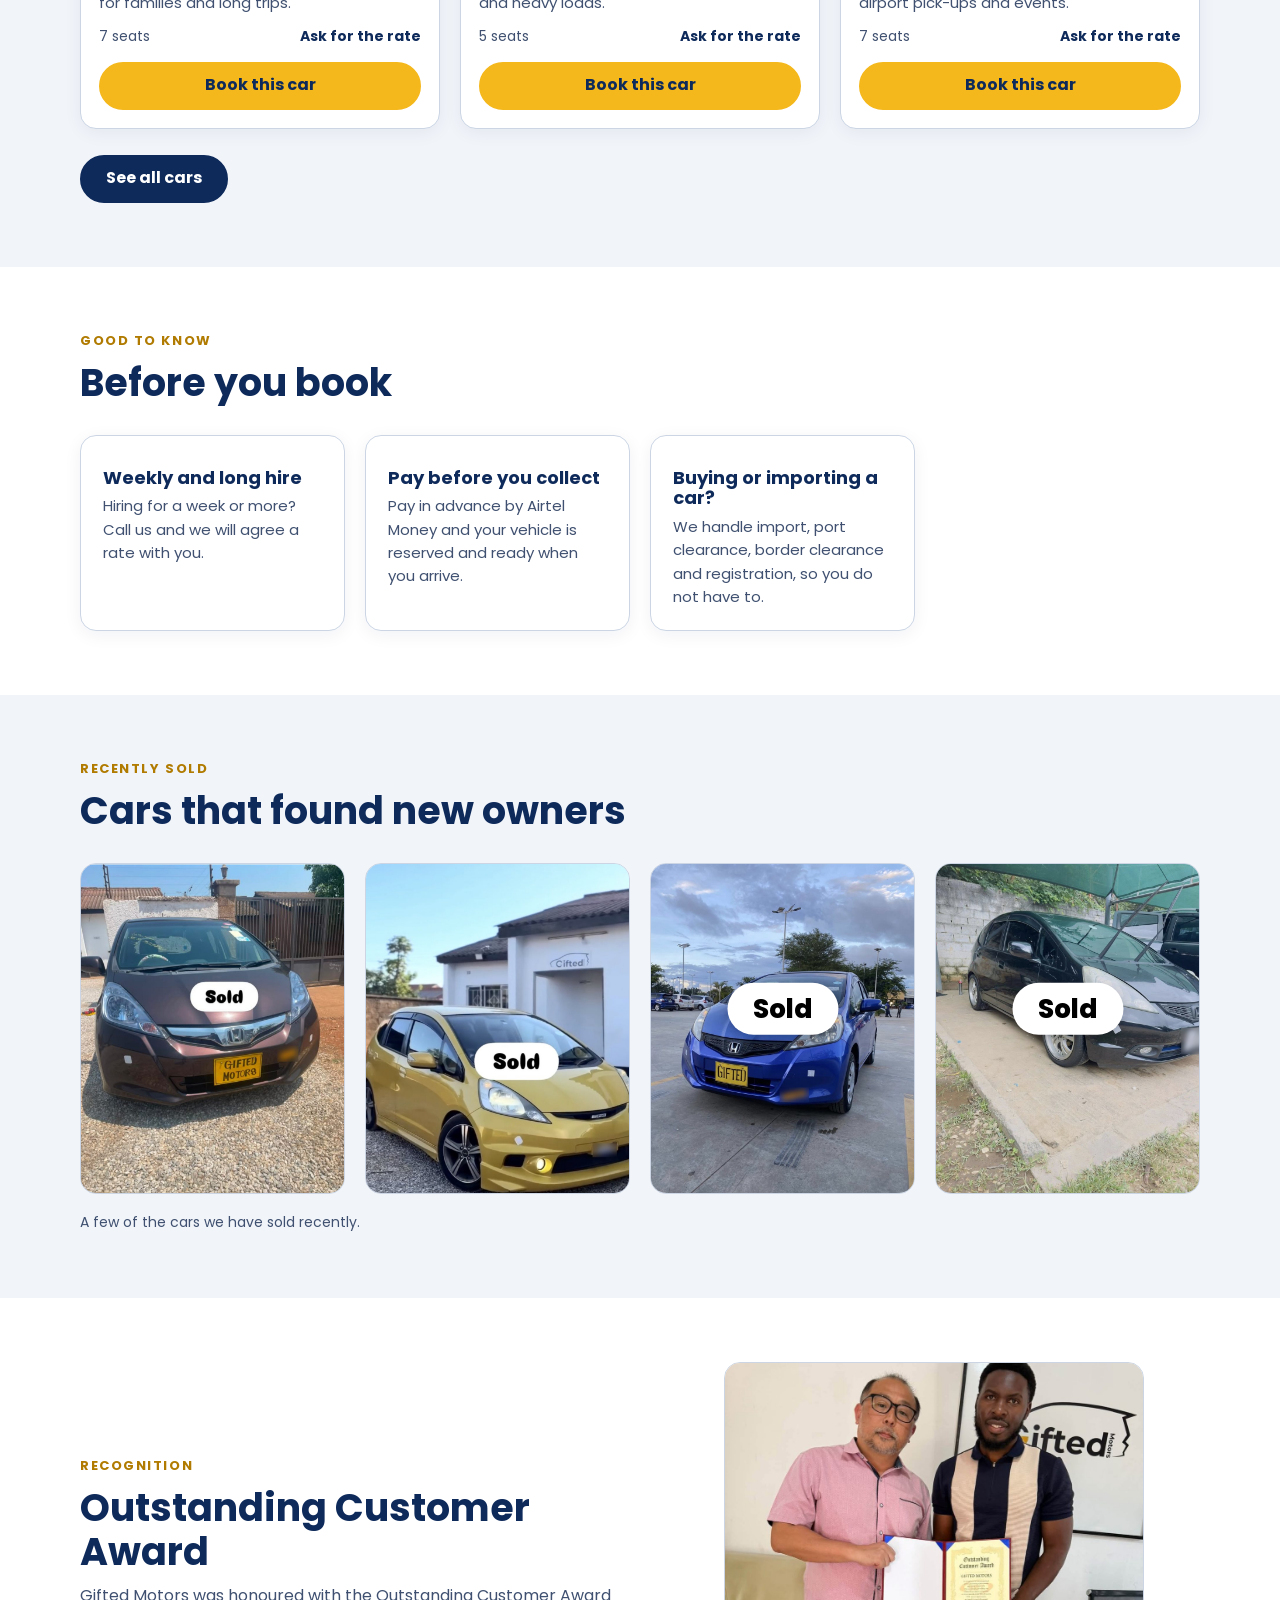
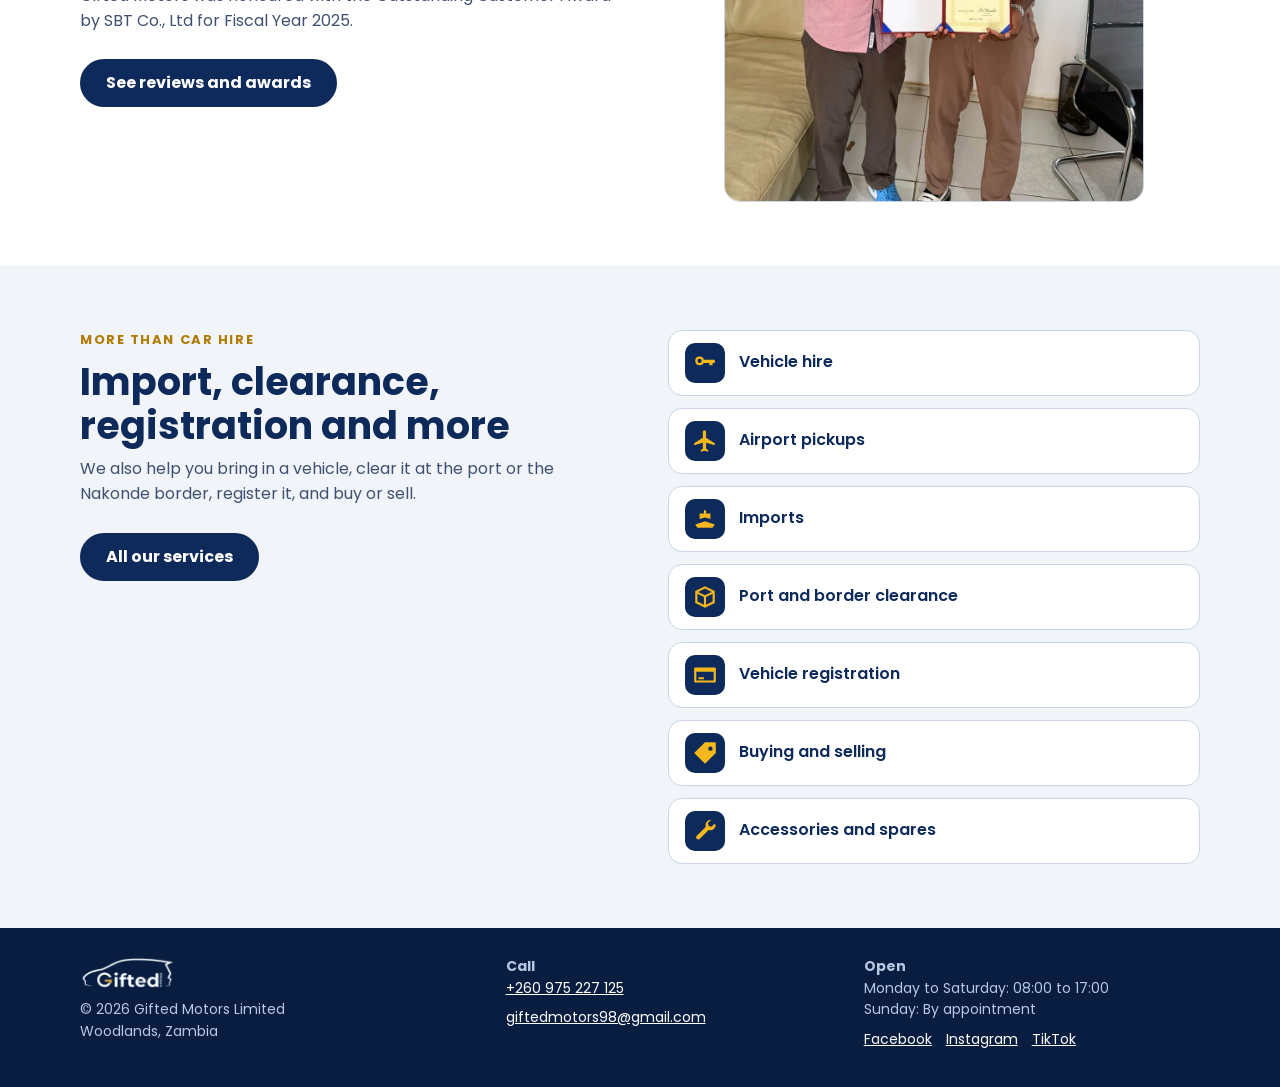
==== commit ff9cec18: "Hero: yellow splash illustration behind car Co-Authored-By: Claude Sonnet 5.5 <noreply@anthropic.com" ====
--- a/index.html
+++ b/index.html
@@ -20,7 +20,7 @@
 <link rel="preconnect" href="https://fonts.googleapis.com">
 <link rel="preconnect" href="https://fonts.gstatic.com" crossorigin>
 <link href="https://fonts.googleapis.com/css2?family=Poppins:wght@400;500;600;700;800&display=swap" rel="stylesheet">
-<link rel="stylesheet" href="styles.css?v=202611071319">
+<link rel="stylesheet" href="styles.css?v=202611071323">
 </head>
 <body>
 <div id="site-header"></div>
@@ -33,7 +33,7 @@
     <div class="cta"><a class="btn" href="book.html">Request a booking</a><a class="btn ghost" href="cars.html">See our cars</a></div>
     <ul class="ticks"><li>Prado, Hilux, Alphard, Honda Fit and more</li><li>Simple booking, no account needed</li><li>Import, clearance and registration help</li></ul>
   </div></div>
-  <picture><source srcset="img/hero-car.webp" type="image/webp"><img class="hero-car" src="img/hero-car.png" alt="Black Honda Fit with Gifted Motors branding" width="1300" height="742" fetchpriority="high"></picture>
+  <div class="hero-stage"><svg class="hero-splash" viewBox="0 0 600 380" aria-hidden="true" focusable="false"> <path d="M70 210C40 140 90 70 170 60C230 20 330 10 400 40C470 20 560 70 548 150C590 200 560 290 480 310C430 360 330 360 270 335C200 350 110 320 90 270C80 250 74 232 70 210Z" fill="#F5B81C"/> <path d="M112 232C95 170 135 112 200 102C262 70 340 70 396 92C452 80 512 120 506 178C536 222 506 276 448 290C404 326 326 322 282 304C222 318 150 292 128 262C120 252 115 242 112 232Z" fill="#FFD25A" opacity=".55"/> <g fill="#F5B81C"><circle cx="30" cy="110" r="9"/><circle cx="52" cy="76" r="5"/><circle cx="14" cy="160" r="4"/><circle cx="574" cy="92" r="10"/><circle cx="592" cy="132" r="5"/><circle cx="556" cy="52" r="5"/><circle cx="520" cy="352" r="8"/><circle cx="560" cy="330" r="4"/><circle cx="44" cy="318" r="7"/><circle cx="22" cy="290" r="4"/><circle cx="250" cy="14" r="6"/><circle cx="300" cy="6" r="3"/></g> <g fill="#fff" opacity=".9"><circle cx="76" cy="40" r="3"/><circle cx="545" cy="206" r="3"/><circle cx="486" cy="30" r="4"/><circle cx="130" cy="350" r="3"/></g> <g stroke="#fff" stroke-width="5" stroke-linecap="round" opacity=".55"><path d="M8 200h44"/><path d="M0 226h66"/><path d="M14 252h38"/></g> <g fill="#fff"><path d="M470 62l5 15 15 5-15 5-5 15-5-15-15-5 15-5z" opacity=".95"/><path d="M96 296l4 11 11 4-11 4-4 11-4-11-11-4 11-4z" opacity=".8"/><path d="M562 262l3 8 8 3-8 3-3 8-3-8-8-3 8-3z" opacity=".8"/></g> <path d="M120 330Q300 392 500 322" fill="none" stroke="#fff" stroke-width="3" stroke-dasharray="2 12" stroke-linecap="round" opacity=".6"/></svg><picture><source srcset="img/hero-car.webp" type="image/webp"><img class="hero-car" src="img/hero-car.png" alt="Black Honda Fit with Gifted Motors branding" width="1300" height="742" fetchpriority="high"></picture></div>
 </section>
 <section class="sec"><div class="wrap">
   <p class="eyebrow dark">How it works</p><h2>Booking takes a minute</h2>
@@ -72,7 +72,7 @@
 </div></section>
 </main>
 <div id="site-footer"></div>
-<script src="site-data.js?v=202611071319"></script>
-<script src="site.js?v=202611071319"></script>
+<script src="site-data.js?v=202611071323"></script>
+<script src="site.js?v=202611071323"></script>
 </body>
 </html>
--- a/styles.css
+++ b/styles.css
@@ -207,15 +207,19 @@
 .hero .hero-in{position:relative;z-index:2;display:block;padding-top:40px;padding-bottom:0;width:100%}
 .hero-copy{padding-bottom:0}
 .hero .cta .btn{padding-left:18px;padding-right:18px;font-size:15px}.hero .cta{gap:10px;flex-wrap:nowrap}
+.hero-stage{position:relative;z-index:1;margin:4px 0 0}
+.hero-splash{position:absolute;left:2%;top:-4%;width:96%;height:112%;z-index:0;animation:splashfloat 7s ease-in-out infinite}
+@keyframes splashfloat{0%,100%{transform:translateY(0) rotate(0)}50%{transform:translateY(-6px) rotate(-1deg)}}
+@media(prefers-reduced-motion:reduce){.hero-splash{animation:none}}
 .hero picture{display:block;position:relative;z-index:1}
-.hero-car{display:block;width:100%;max-width:none;height:auto;margin:14px 0 0;filter:drop-shadow(0 26px 22px rgba(0,0,0,.5))}
+.hero-car{display:block;width:100%;max-width:none;height:auto;margin:0;filter:drop-shadow(0 26px 22px rgba(0,0,0,.5))}
 .hero::after{content:"";position:absolute;left:0;right:0;bottom:0;height:34px;background:linear-gradient(180deg,transparent,rgba(0,0,0,.28));z-index:0}
 .hero h1,.hero .lead,.hero .ticks{text-shadow:0 2px 14px rgba(8,22,50,.45)}
 @media(min-width:900px){
   .hero{min-height:640px;justify-content:center}
   .hero .hero-in{padding-top:60px;padding-bottom:60px}.hero-copy{max-width:560px}
   .hero .cta{flex-wrap:wrap}
-  .hero picture{position:absolute;right:3%;bottom:40px;width:56%;max-width:820px}
+  .hero-stage{position:absolute;right:3%;bottom:36px;width:56%;max-width:820px;margin:0}
   .hero-car{width:100%;margin:0}
 }
 /* opening splash */
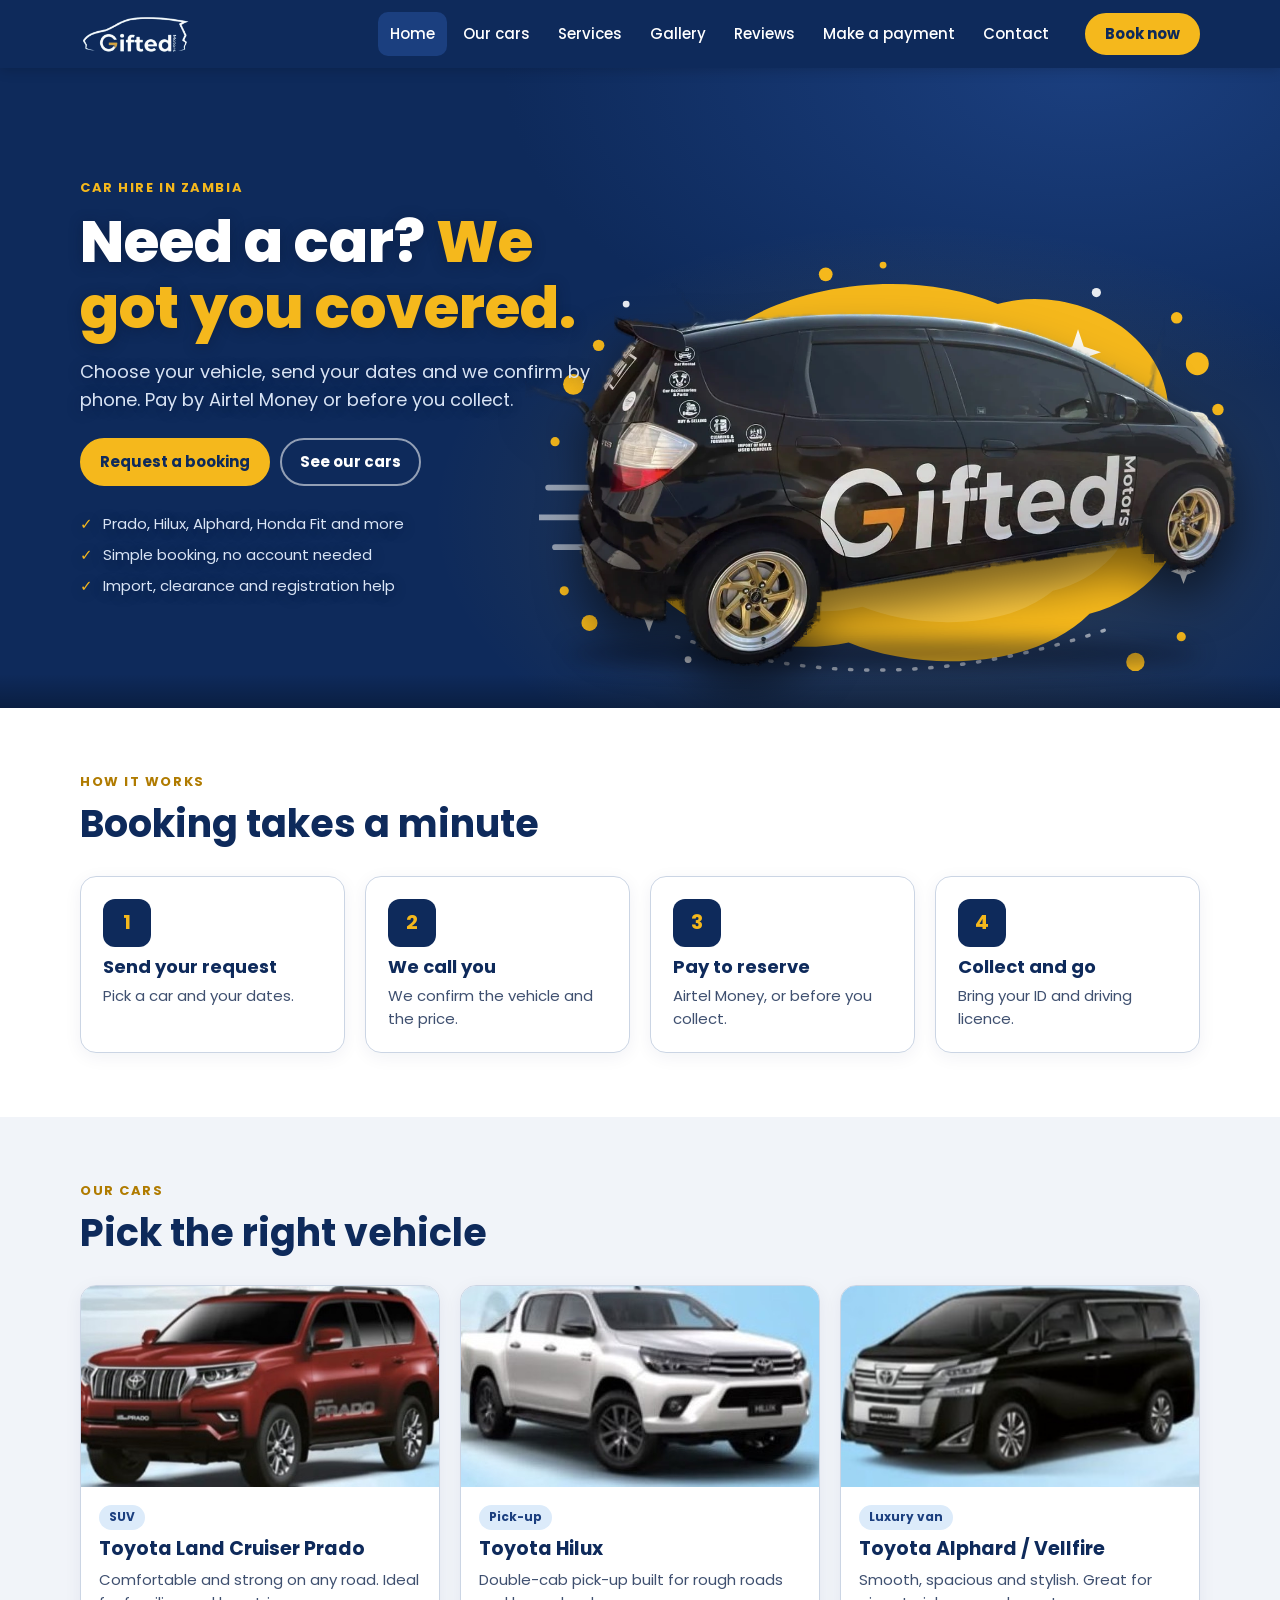
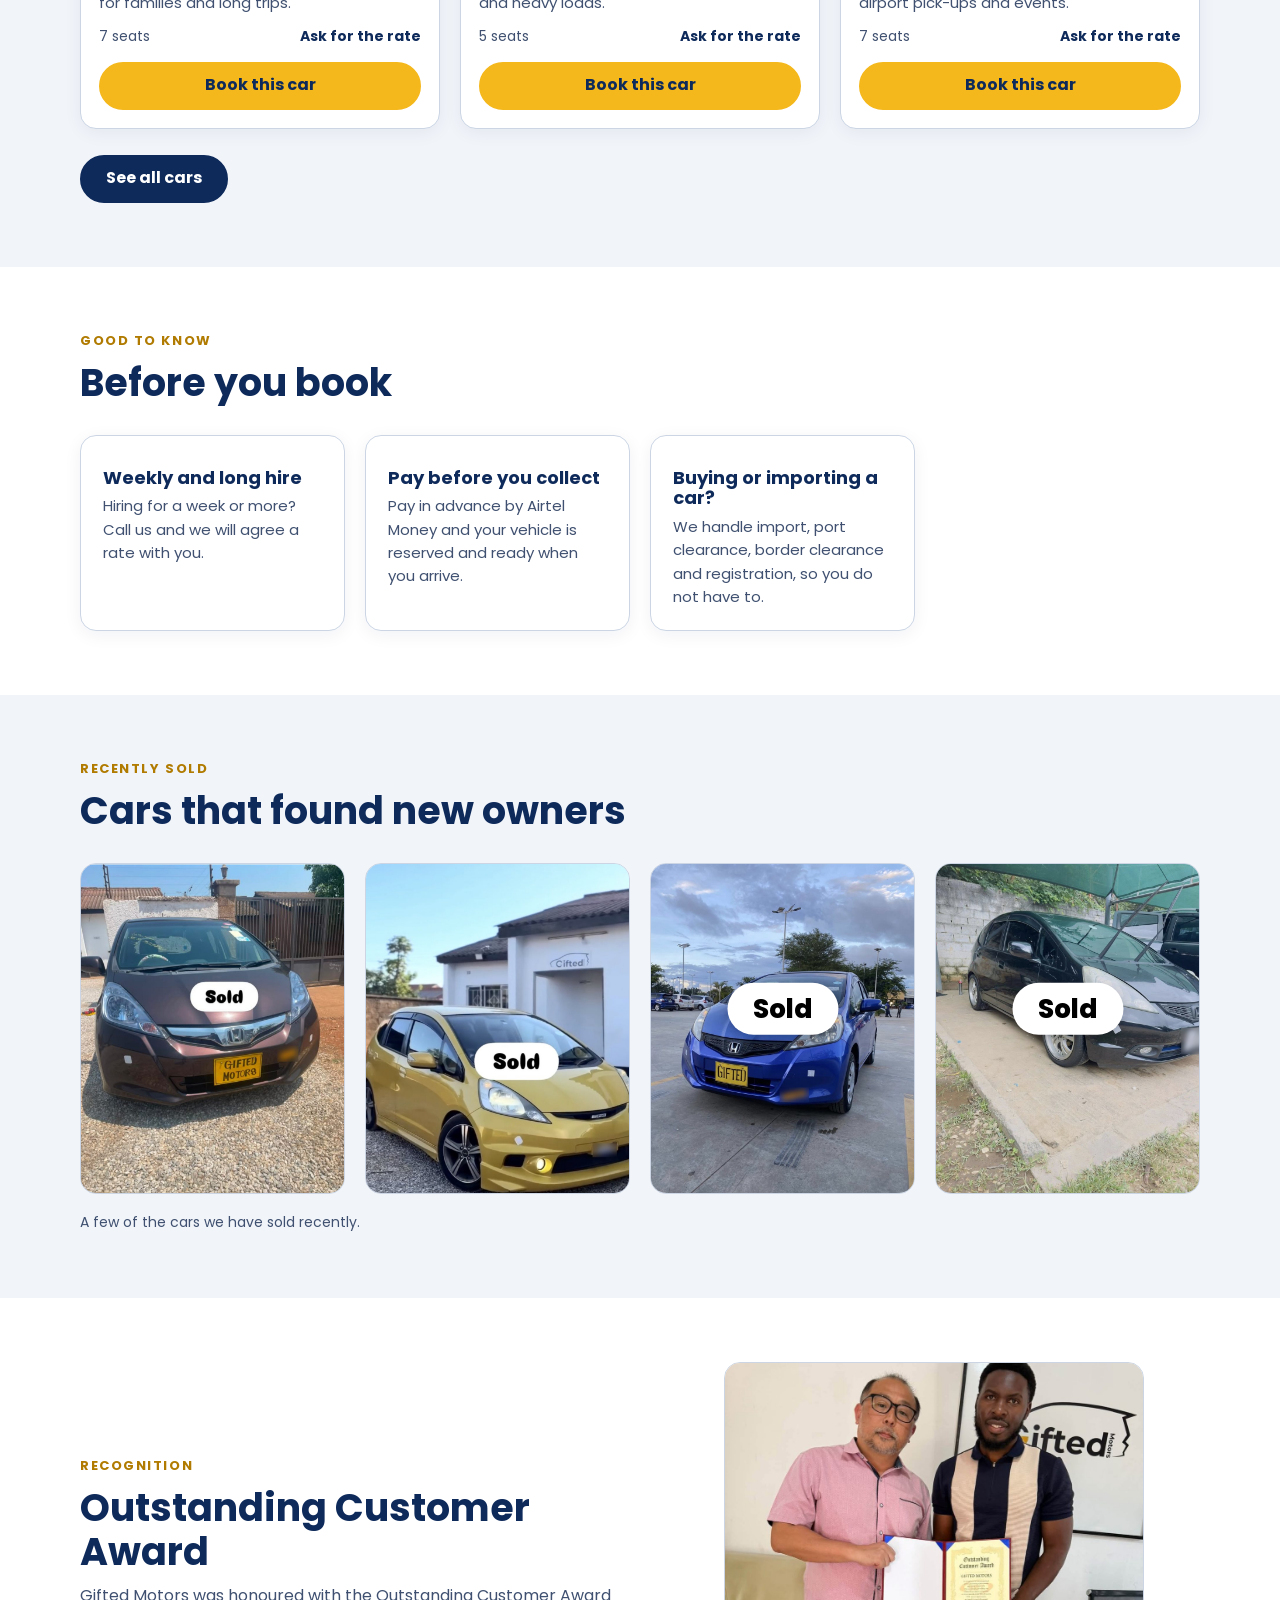
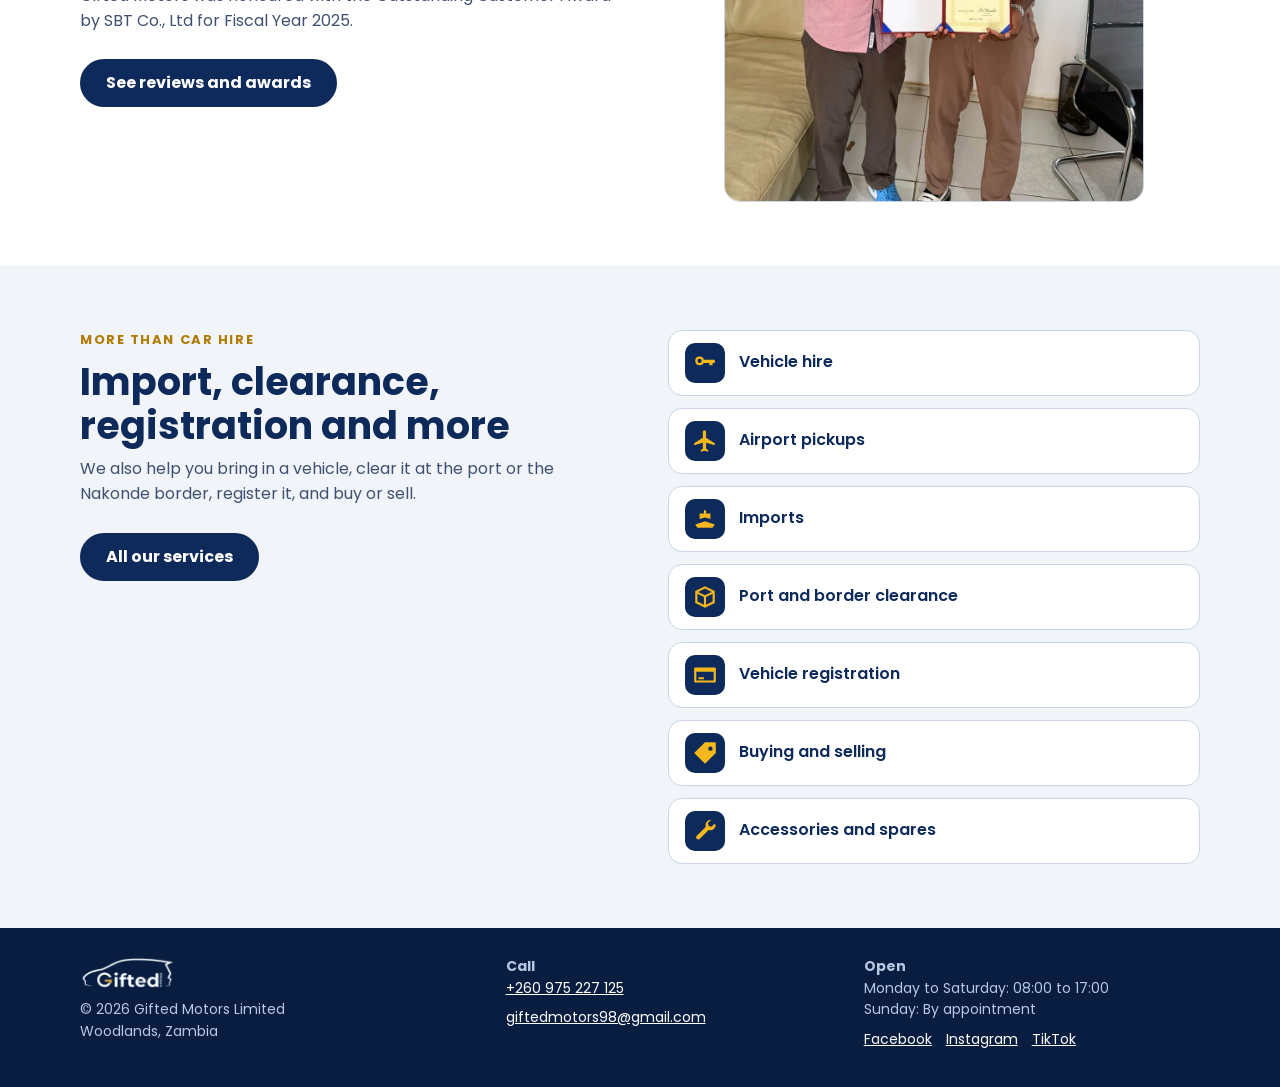
==== commit 481978b0: "Clean cut-out edge under car, add soft ground shadow Co-Authored-By: Claude Sonnet 5.5 <noreply@anth" ====
--- a/index.html
+++ b/index.html
@@ -20,7 +20,7 @@
 <link rel="preconnect" href="https://fonts.googleapis.com">
 <link rel="preconnect" href="https://fonts.gstatic.com" crossorigin>
 <link href="https://fonts.googleapis.com/css2?family=Poppins:wght@400;500;600;700;800&display=swap" rel="stylesheet">
-<link rel="stylesheet" href="styles.css?v=202611071323">
+<link rel="stylesheet" href="styles.css?v=202611071327">
 </head>
 <body>
 <div id="site-header"></div>
@@ -72,7 +72,7 @@
 </div></section>
 </main>
 <div id="site-footer"></div>
-<script src="site-data.js?v=202611071323"></script>
-<script src="site.js?v=202611071323"></script>
+<script src="site-data.js?v=202611071327"></script>
+<script src="site.js?v=202611071327"></script>
 </body>
 </html>
--- a/styles.css
+++ b/styles.css
@@ -246,3 +246,6 @@
 @keyframes godrive{to{transform:translateX(calc(100vw + 30px))}}
 @keyframes gospin{to{transform:rotate(360deg)}}
 @media(prefers-reduced-motion:reduce){#splash{animation-duration:.01s;animation-delay:.3s}body{animation:none}.splash-in,.splash-bar,.splash-tag{animation:none;opacity:1}.splash-bar{width:200px}}
+
+.hero-stage::after{content:"";position:absolute;z-index:0;left:6%;right:6%;bottom:1%;height:7%;border-radius:50%;background:rgba(5,12,30,.45);filter:blur(10px)}
+.hero picture{z-index:1}
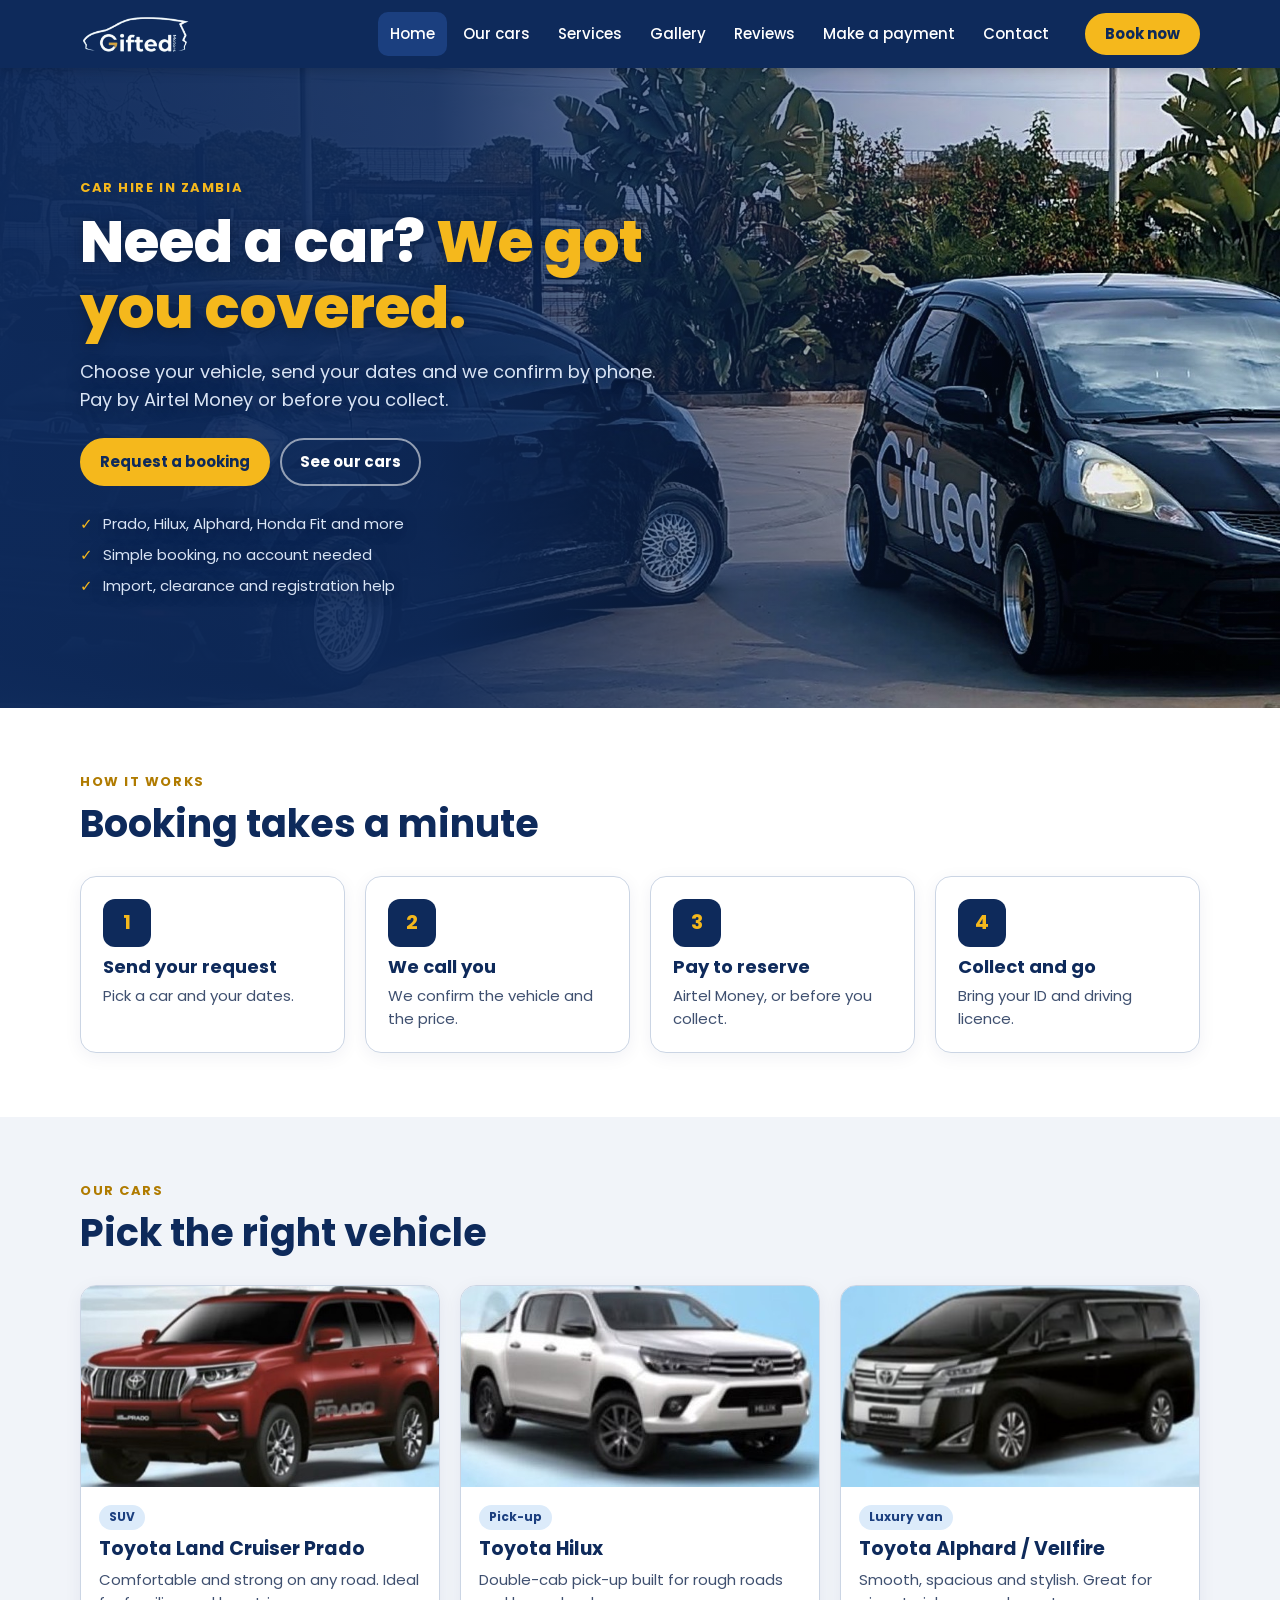
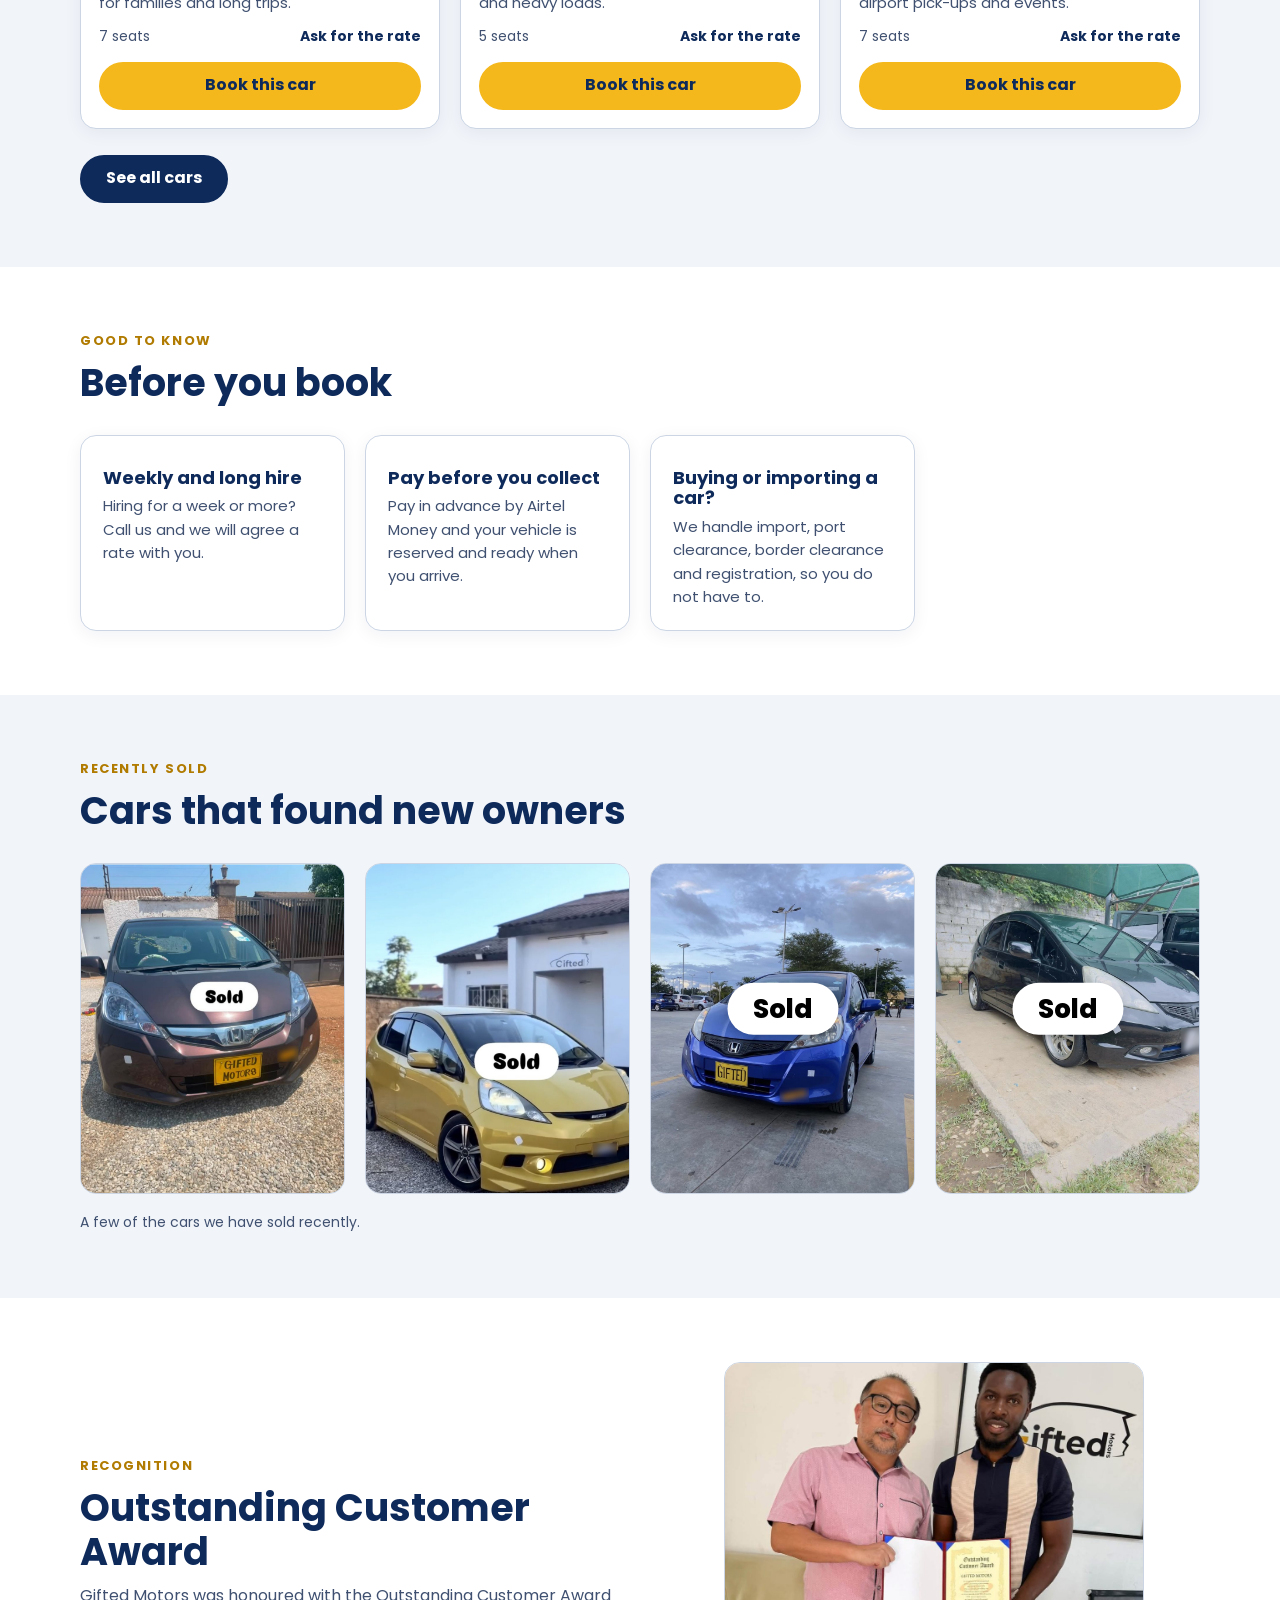
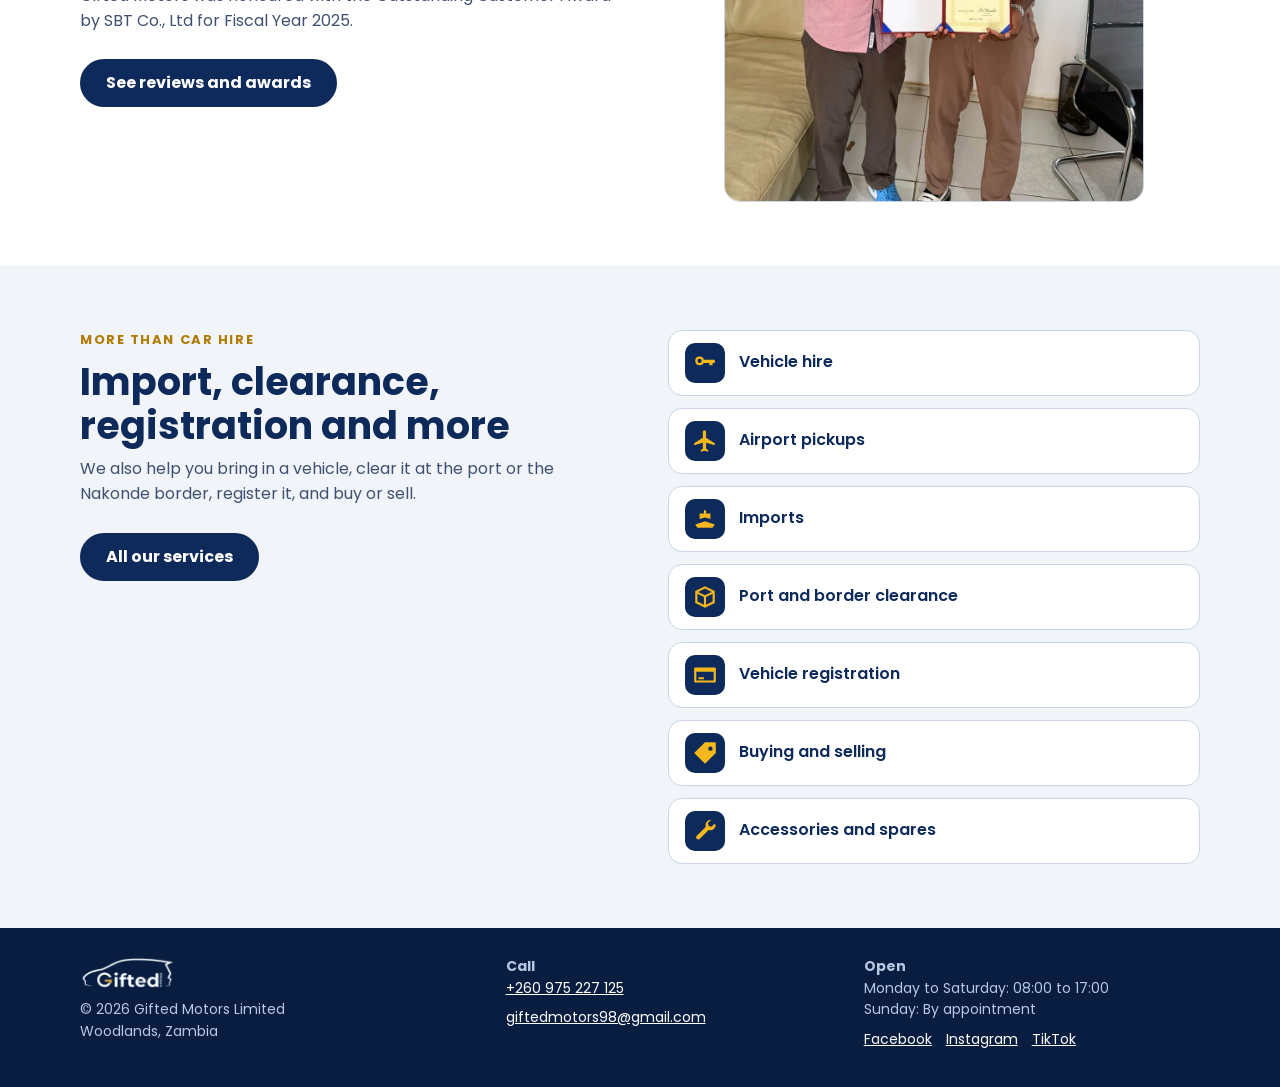
==== commit 0cbf30c0: "Back to full-bleed photo hero using new two-car image Co-Authored-By: Claude Sonnet 5.5 <noreply@ant" ====
--- a/index.html
+++ b/index.html
@@ -20,12 +20,13 @@
 <link rel="preconnect" href="https://fonts.googleapis.com">
 <link rel="preconnect" href="https://fonts.gstatic.com" crossorigin>
 <link href="https://fonts.googleapis.com/css2?family=Poppins:wght@400;500;600;700;800&display=swap" rel="stylesheet">
-<link rel="stylesheet" href="styles.css?v=202611071327">
+<link rel="stylesheet" href="styles.css?v=202611071336">
 </head>
 <body>
 <div id="site-header"></div>
 <main data-page="home">
 <section class="hero">
+  <img class="hero-bg" src="img/hero-2.jpg" alt="Two black Honda Fits, one with Gifted Motors branding" width="1920" height="1280" fetchpriority="high">
     <div class="wrap hero-in"><div class="hero-copy">
     <p class="eyebrow">Car hire in Zambia</p>
     <h1>Need a car? <em>We got you covered.</em></h1>
@@ -33,7 +34,6 @@
     <div class="cta"><a class="btn" href="book.html">Request a booking</a><a class="btn ghost" href="cars.html">See our cars</a></div>
     <ul class="ticks"><li>Prado, Hilux, Alphard, Honda Fit and more</li><li>Simple booking, no account needed</li><li>Import, clearance and registration help</li></ul>
   </div></div>
-  <div class="hero-stage"><svg class="hero-splash" viewBox="0 0 600 380" aria-hidden="true" focusable="false"> <path d="M70 210C40 140 90 70 170 60C230 20 330 10 400 40C470 20 560 70 548 150C590 200 560 290 480 310C430 360 330 360 270 335C200 350 110 320 90 270C80 250 74 232 70 210Z" fill="#F5B81C"/> <path d="M112 232C95 170 135 112 200 102C262 70 340 70 396 92C452 80 512 120 506 178C536 222 506 276 448 290C404 326 326 322 282 304C222 318 150 292 128 262C120 252 115 242 112 232Z" fill="#FFD25A" opacity=".55"/> <g fill="#F5B81C"><circle cx="30" cy="110" r="9"/><circle cx="52" cy="76" r="5"/><circle cx="14" cy="160" r="4"/><circle cx="574" cy="92" r="10"/><circle cx="592" cy="132" r="5"/><circle cx="556" cy="52" r="5"/><circle cx="520" cy="352" r="8"/><circle cx="560" cy="330" r="4"/><circle cx="44" cy="318" r="7"/><circle cx="22" cy="290" r="4"/><circle cx="250" cy="14" r="6"/><circle cx="300" cy="6" r="3"/></g> <g fill="#fff" opacity=".9"><circle cx="76" cy="40" r="3"/><circle cx="545" cy="206" r="3"/><circle cx="486" cy="30" r="4"/><circle cx="130" cy="350" r="3"/></g> <g stroke="#fff" stroke-width="5" stroke-linecap="round" opacity=".55"><path d="M8 200h44"/><path d="M0 226h66"/><path d="M14 252h38"/></g> <g fill="#fff"><path d="M470 62l5 15 15 5-15 5-5 15-5-15-15-5 15-5z" opacity=".95"/><path d="M96 296l4 11 11 4-11 4-4 11-4-11-11-4 11-4z" opacity=".8"/><path d="M562 262l3 8 8 3-8 3-3 8-3-8-8-3 8-3z" opacity=".8"/></g> <path d="M120 330Q300 392 500 322" fill="none" stroke="#fff" stroke-width="3" stroke-dasharray="2 12" stroke-linecap="round" opacity=".6"/></svg><picture><source srcset="img/hero-car.webp" type="image/webp"><img class="hero-car" src="img/hero-car.png" alt="Black Honda Fit with Gifted Motors branding" width="1300" height="742" fetchpriority="high"></picture></div>
 </section>
 <section class="sec"><div class="wrap">
   <p class="eyebrow dark">How it works</p><h2>Booking takes a minute</h2>
@@ -72,7 +72,7 @@
 </div></section>
 </main>
 <div id="site-footer"></div>
-<script src="site-data.js?v=202611071327"></script>
-<script src="site.js?v=202611071327"></script>
+<script src="site-data.js?v=202611071336"></script>
+<script src="site.js?v=202611071336"></script>
 </body>
 </html>
--- a/styles.css
+++ b/styles.css
@@ -202,26 +202,22 @@
 .phgrid img{width:100%;display:block}
 
 
-/* hero: branded car cut-out on navy */
-.hero{position:relative;overflow:hidden;background:radial-gradient(700px 420px at 72% 70%,rgba(245,184,28,.16) 0,rgba(245,184,28,0) 70%),radial-gradient(900px 500px at 85% 0,#1B3F7F 0,transparent 65%),var(--navy);display:flex;flex-direction:column}
-.hero .hero-in{position:relative;z-index:2;display:block;padding-top:40px;padding-bottom:0;width:100%}
+/* hero: photo fills the section, text sits on it */
+.hero{position:relative;background:var(--navy);min-height:780px;display:flex;align-items:flex-start}
+.hero-bg{position:absolute;left:0;right:0;bottom:0;width:100%;height:58%;object-fit:cover;object-position:58% 55%}
+.hero .cta .btn{padding-left:18px;padding-right:18px;font-size:15px}.hero .cta{gap:10px;flex-wrap:nowrap}
+.hero::before{content:"";position:absolute;inset:0;z-index:1;background:linear-gradient(180deg,rgba(14,42,91,1) 0,rgba(14,42,91,1) 40%,rgba(14,42,91,.55) 52%,rgba(14,42,91,0) 68%)}
+.hero .hero-in{position:relative;z-index:2;display:block;padding-top:40px;padding-bottom:36px;width:100%}
 .hero-copy{padding-bottom:0}
-.hero .cta .btn{padding-left:18px;padding-right:18px;font-size:15px}.hero .cta{gap:10px;flex-wrap:nowrap}
-.hero-stage{position:relative;z-index:1;margin:4px 0 0}
-.hero-splash{position:absolute;left:2%;top:-4%;width:96%;height:112%;z-index:0;animation:splashfloat 7s ease-in-out infinite}
-@keyframes splashfloat{0%,100%{transform:translateY(0) rotate(0)}50%{transform:translateY(-6px) rotate(-1deg)}}
-@media(prefers-reduced-motion:reduce){.hero-splash{animation:none}}
-.hero picture{display:block;position:relative;z-index:1}
-.hero-car{display:block;width:100%;max-width:none;height:auto;margin:0;filter:drop-shadow(0 26px 22px rgba(0,0,0,.5))}
-.hero::after{content:"";position:absolute;left:0;right:0;bottom:0;height:34px;background:linear-gradient(180deg,transparent,rgba(0,0,0,.28));z-index:0}
-.hero h1,.hero .lead,.hero .ticks{text-shadow:0 2px 14px rgba(8,22,50,.45)}
 @media(min-width:900px){
-  .hero{min-height:640px;justify-content:center}
-  .hero .hero-in{padding-top:60px;padding-bottom:60px}.hero-copy{max-width:560px}
+  .hero{min-height:640px;align-items:center}
   .hero .cta{flex-wrap:wrap}
-  .hero-stage{position:absolute;right:3%;bottom:36px;width:56%;max-width:820px;margin:0}
-  .hero-car{width:100%;margin:0}
+  .hero::before{background:linear-gradient(90deg,rgba(14,42,91,.97) 0,rgba(14,42,91,.9) 34%,rgba(14,42,91,.45) 60%,rgba(14,42,91,.05) 85%)}
+  .hero .hero-in{padding-top:70px;padding-bottom:70px}.hero-copy{max-width:600px}
+  .hero-bg{top:0;height:100%;object-position:70% 55%}
 }
+.hero h1,.hero .lead,.hero .ticks{text-shadow:0 2px 14px rgba(8,22,50,.55)}
+
 /* opening splash */
 #splash{position:fixed;inset:0;z-index:10000;background:var(--navy);display:flex;align-items:center;justify-content:center;animation:splashout .5s ease 1.9s forwards}
 .nosplash #splash{display:none}
@@ -247,5 +243,3 @@
 @keyframes gospin{to{transform:rotate(360deg)}}
 @media(prefers-reduced-motion:reduce){#splash{animation-duration:.01s;animation-delay:.3s}body{animation:none}.splash-in,.splash-bar,.splash-tag{animation:none;opacity:1}.splash-bar{width:200px}}
 
-.hero-stage::after{content:"";position:absolute;z-index:0;left:6%;right:6%;bottom:1%;height:7%;border-radius:50%;background:rgba(5,12,30,.45);filter:blur(10px)}
-.hero picture{z-index:1}
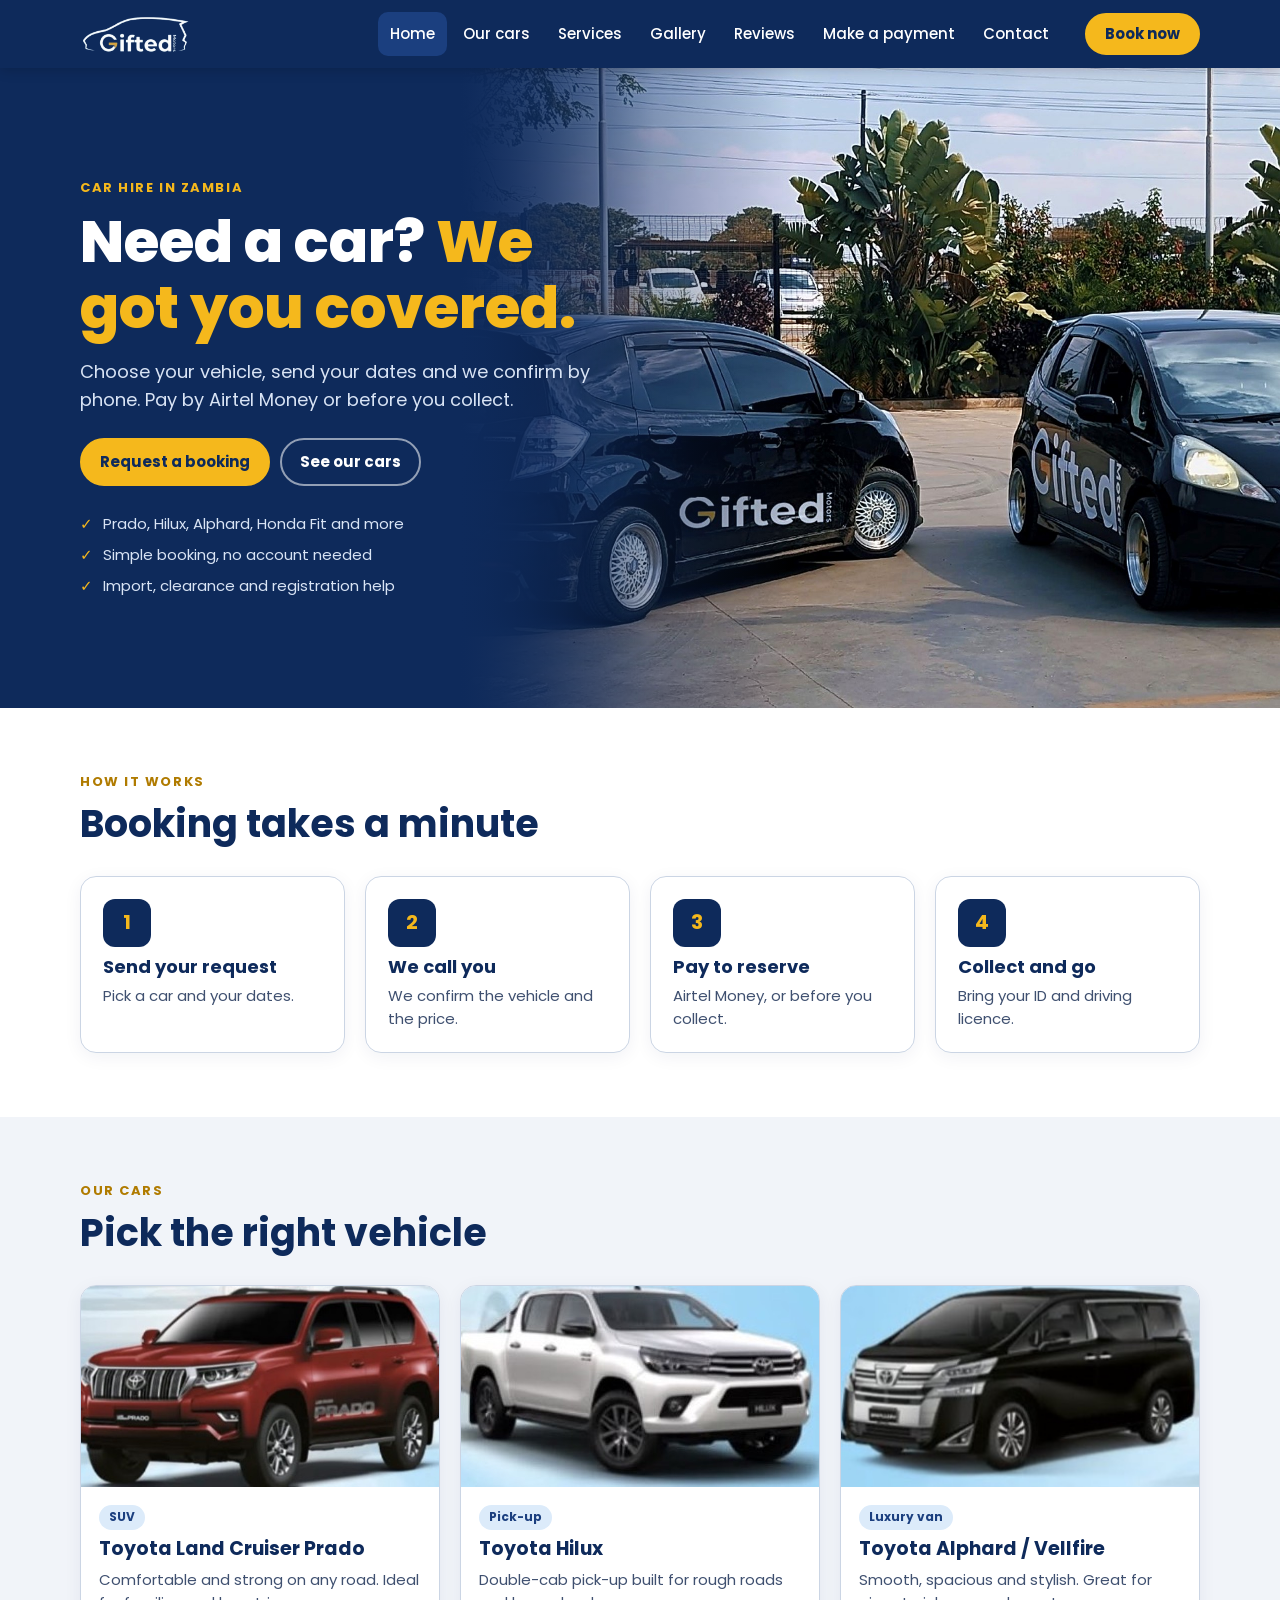
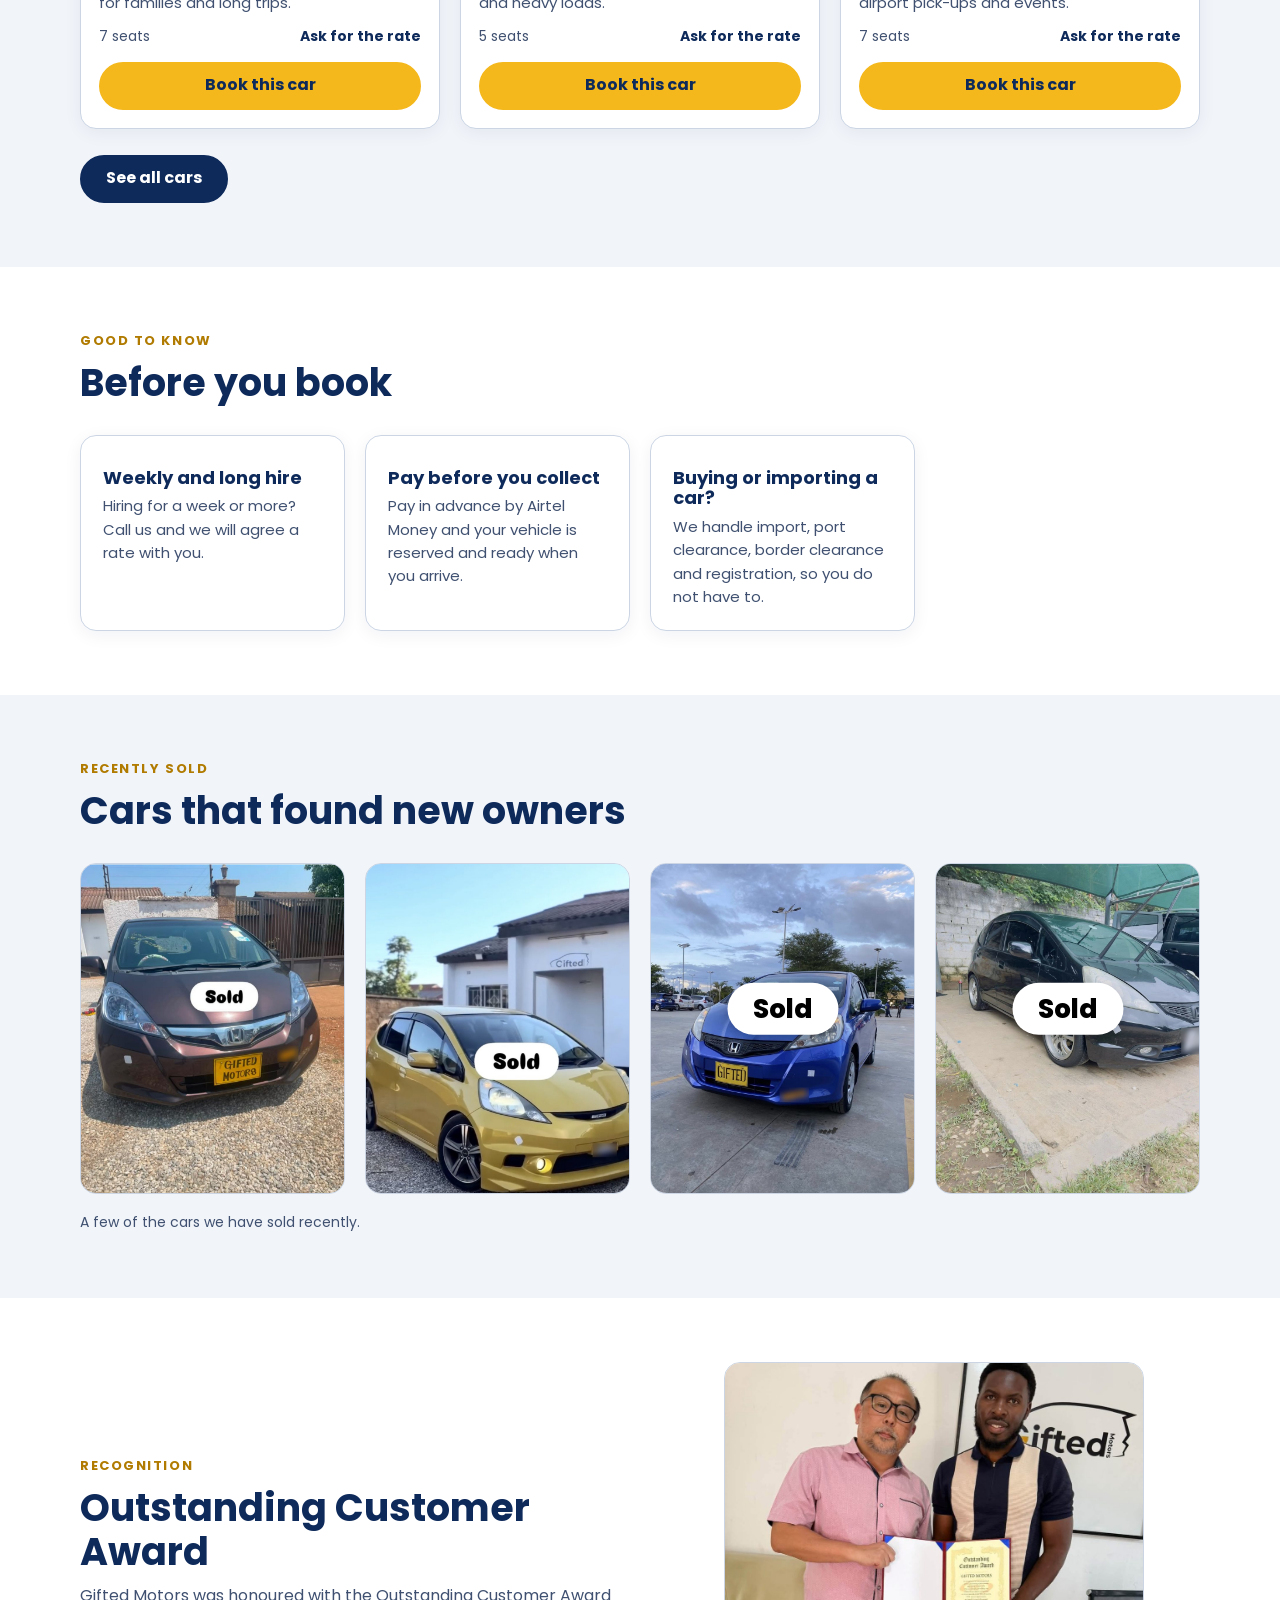
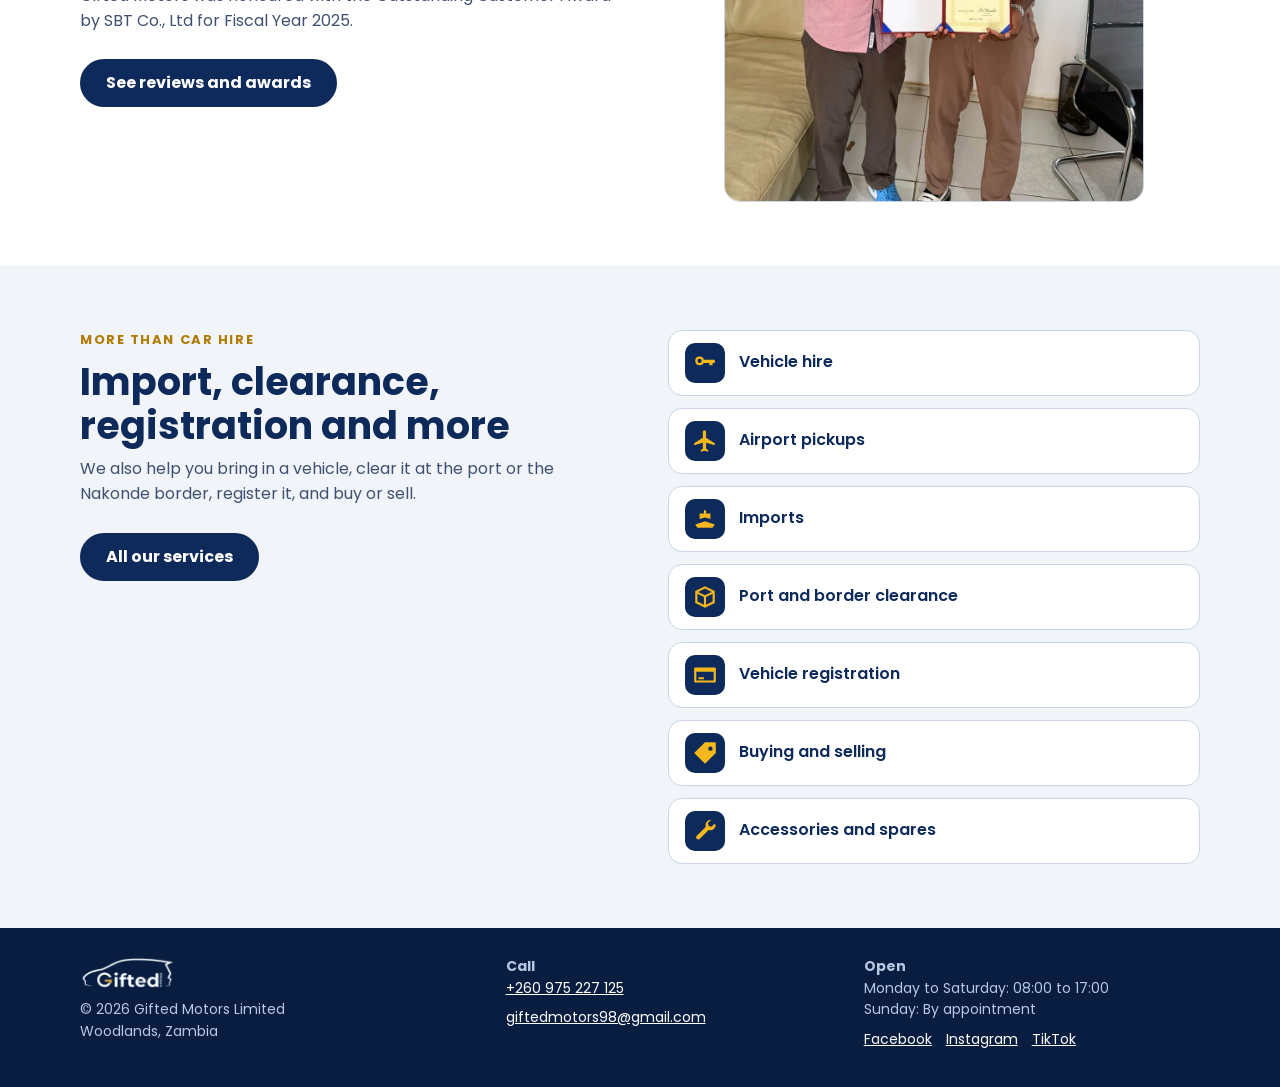
==== commit 586b5374: "Hero photo with Gifted logo on left car; desktop layout shows both cars Co-Authored-By: Claude Sonne" ====
--- a/index.html
+++ b/index.html
@@ -20,13 +20,13 @@
 <link rel="preconnect" href="https://fonts.googleapis.com">
 <link rel="preconnect" href="https://fonts.gstatic.com" crossorigin>
 <link href="https://fonts.googleapis.com/css2?family=Poppins:wght@400;500;600;700;800&display=swap" rel="stylesheet">
-<link rel="stylesheet" href="styles.css?v=202611071336">
+<link rel="stylesheet" href="styles.css?v=202611071347">
 </head>
 <body>
 <div id="site-header"></div>
 <main data-page="home">
 <section class="hero">
-  <img class="hero-bg" src="img/hero-2.jpg" alt="Two black Honda Fits, one with Gifted Motors branding" width="1920" height="1280" fetchpriority="high">
+  <img class="hero-bg" src="img/hero-3.jpg" alt="Two black Honda Fits with Gifted Motors branding" width="1920" height="1280" fetchpriority="high">
     <div class="wrap hero-in"><div class="hero-copy">
     <p class="eyebrow">Car hire in Zambia</p>
     <h1>Need a car? <em>We got you covered.</em></h1>
@@ -72,7 +72,7 @@
 </div></section>
 </main>
 <div id="site-footer"></div>
-<script src="site-data.js?v=202611071336"></script>
-<script src="site.js?v=202611071336"></script>
+<script src="site-data.js?v=202611071347"></script>
+<script src="site.js?v=202611071347"></script>
 </body>
 </html>
--- a/styles.css
+++ b/styles.css
@@ -212,9 +212,10 @@
 @media(min-width:900px){
   .hero{min-height:640px;align-items:center}
   .hero .cta{flex-wrap:wrap}
-  .hero::before{background:linear-gradient(90deg,rgba(14,42,91,.97) 0,rgba(14,42,91,.9) 34%,rgba(14,42,91,.45) 60%,rgba(14,42,91,.05) 85%)}
-  .hero .hero-in{padding-top:70px;padding-bottom:70px}.hero-copy{max-width:600px}
-  .hero-bg{top:0;height:100%;object-position:70% 55%}
+  .hero::before{background:linear-gradient(90deg,var(--navy) 0,var(--navy) 36%,rgba(14,42,91,.55) 46%,rgba(14,42,91,0) 62%)}
+  .hero .hero-in{padding-top:70px;padding-bottom:70px}.hero-copy{max-width:560px}
+  .hero-bg{left:auto;right:0;top:0;width:68%;height:100%;object-position:40% 55%;-webkit-mask-image:linear-gradient(90deg,transparent 0,#000 28%);mask-image:linear-gradient(90deg,transparent 0,#000 28%)}
+}
 }
 .hero h1,.hero .lead,.hero .ticks{text-shadow:0 2px 14px rgba(8,22,50,.55)}
 
